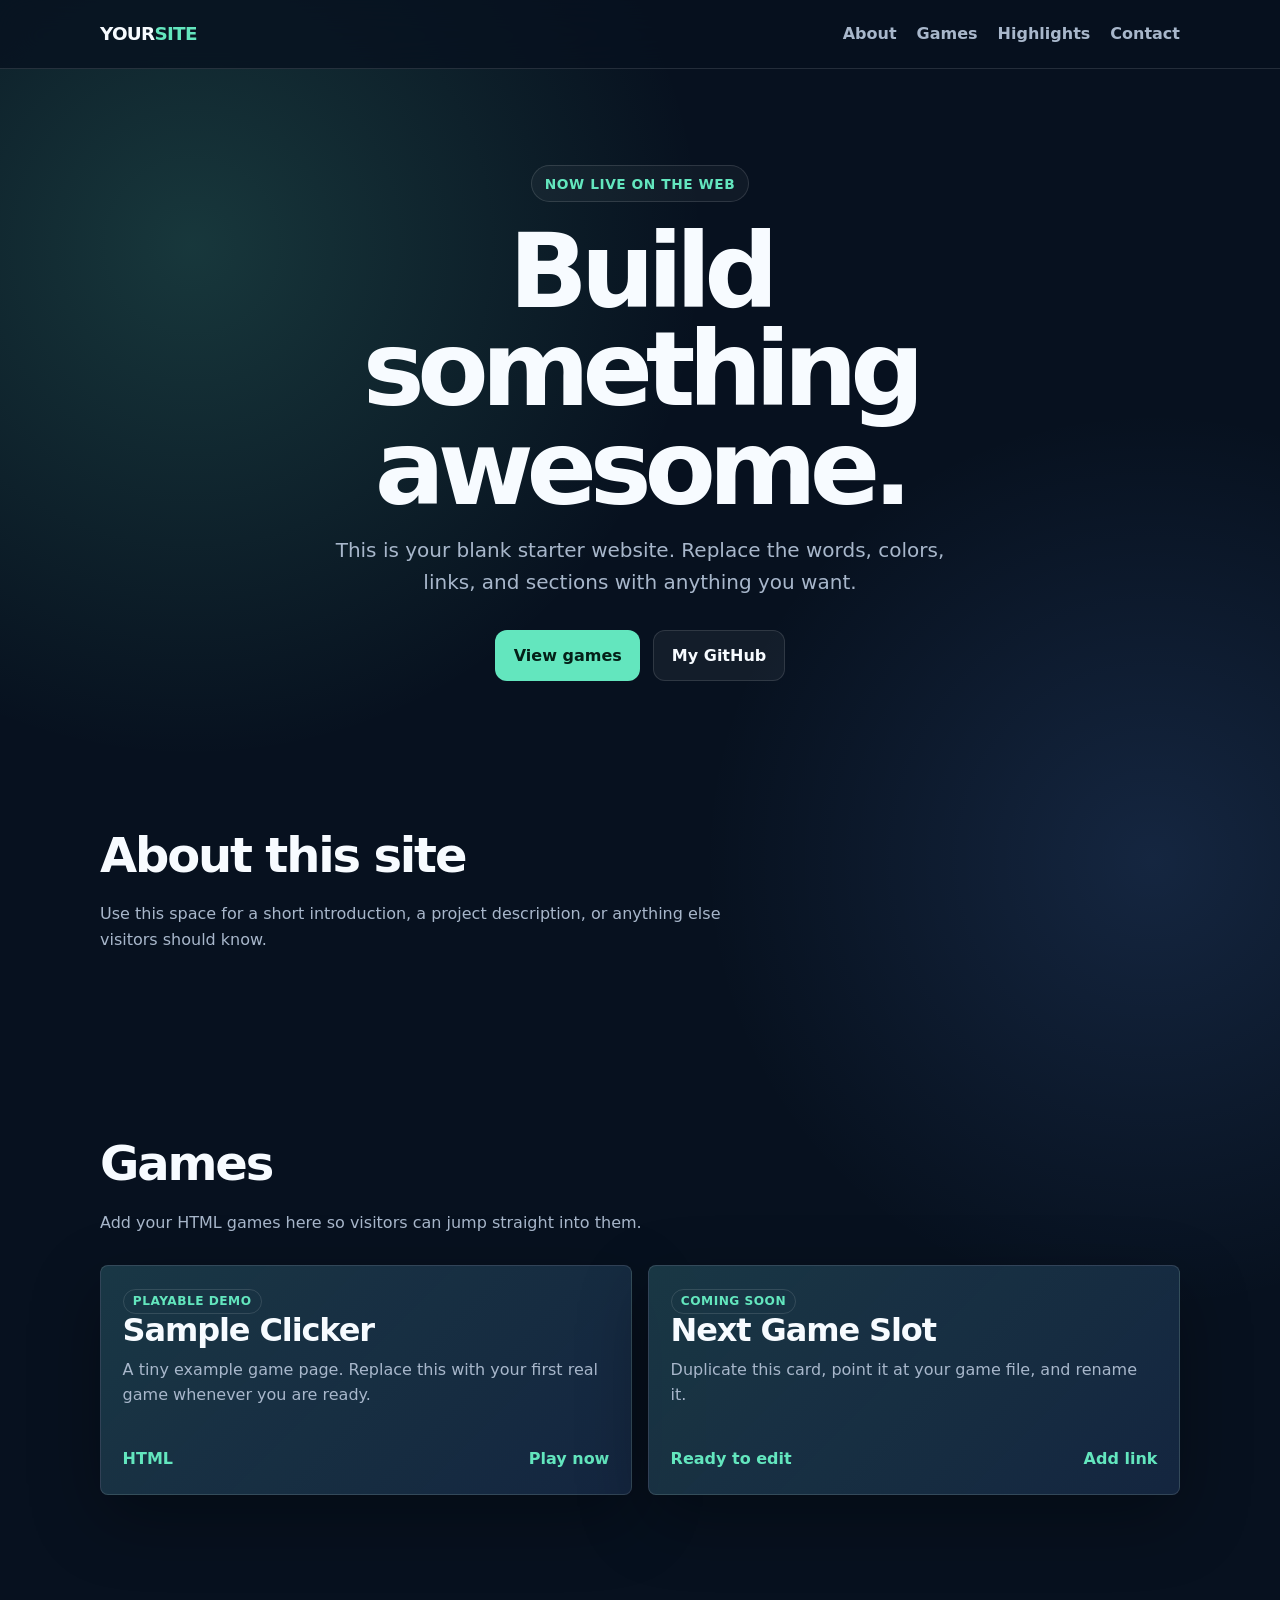
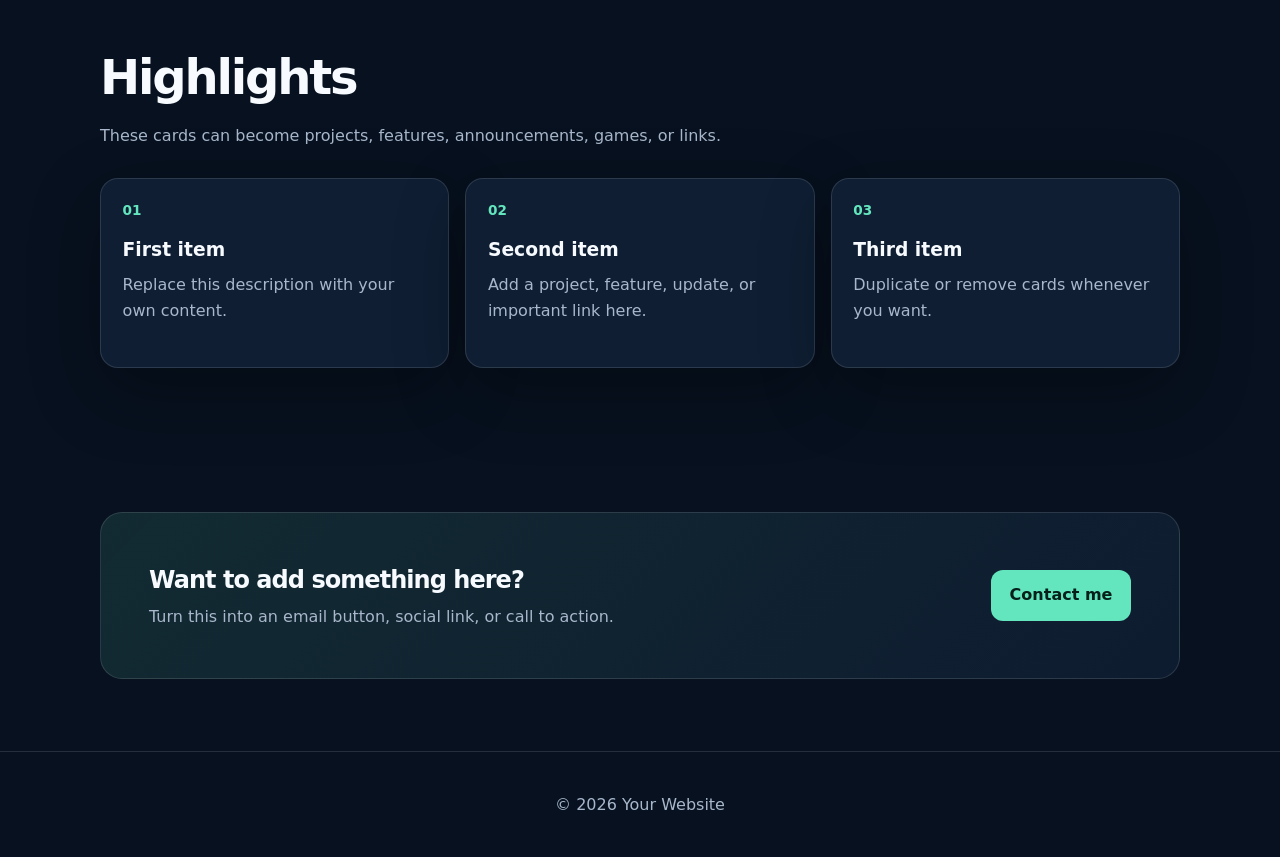
==== index.html @ 5ad53b17 "Add files via upload" ====
<!doctype html>
<html lang="en">
<head>
  <meta charset="utf-8">
  <meta name="viewport" content="width=device-width, initial-scale=1">
  <meta name="description" content="A simple customizable website hosted with GitHub Pages.">
  <title>Your Website</title>
  <style>
    /* QUICK CUSTOMIZATION: change these colors to restyle the whole page. */
    :root {
      --background: #07111f;
      --surface: rgba(19, 35, 58, 0.78);
      --text: #f7fbff;
      --muted: #a8b7cb;
      --accent: #63e6be;
      --accent-dark: #1aa981;
      --border: rgba(255, 255, 255, 0.12);
      --shadow: 0 24px 70px rgba(0, 0, 0, 0.32);
    }

    * { box-sizing: border-box; }
    html { scroll-behavior: smooth; }

    body {
      margin: 0;
      min-height: 100vh;
      color: var(--text);
      font-family: Inter, ui-sans-serif, system-ui, -apple-system, BlinkMacSystemFont, "Segoe UI", sans-serif;
      background:
        radial-gradient(circle at 15% 10%, rgba(99, 230, 190, 0.18), transparent 32rem),
        radial-gradient(circle at 90% 35%, rgba(99, 158, 255, 0.15), transparent 28rem),
        var(--background);
      line-height: 1.6;
    }

    a { color: inherit; }

    .container {
      width: min(1080px, calc(100% - 2rem));
      margin-inline: auto;
    }

    .site-header {
      position: sticky;
      top: 0;
      z-index: 10;
      border-bottom: 1px solid var(--border);
      background: rgba(7, 17, 31, 0.78);
      backdrop-filter: blur(18px);
    }

    .nav {
      min-height: 68px;
      display: flex;
      align-items: center;
      justify-content: space-between;
      gap: 1rem;
    }

    .logo {
      font-weight: 850;
      letter-spacing: -0.04em;
      text-decoration: none;
      font-size: 1.15rem;
    }

    .logo span { color: var(--accent); }

    .nav-links {
      display: flex;
      gap: 1.25rem;
      list-style: none;
      margin: 0;
      padding: 0;
    }

    .nav-links a {
      color: var(--muted);
      text-decoration: none;
      font-weight: 700;
    }

    .nav-links a:hover { color: var(--text); }

    .hero {
      min-height: 74vh;
      display: grid;
      place-items: center;
      padding: 6rem 0 4rem;
      text-align: center;
    }

    .hero-content { max-width: 780px; }

    .eyebrow {
      display: inline-flex;
      align-items: center;
      gap: 0.55rem;
      padding: 0.42rem 0.8rem;
      border: 1px solid var(--border);
      border-radius: 999px;
      color: var(--accent);
      background: rgba(255, 255, 255, 0.04);
      font-weight: 800;
      font-size: 0.86rem;
      letter-spacing: 0.04em;
      text-transform: uppercase;
    }

    h1 {
      margin: 1.2rem 0 1rem;
      font-size: clamp(3rem, 10vw, 6.5rem);
      line-height: 0.95;
      letter-spacing: -0.07em;
    }

    .hero p {
      max-width: 640px;
      margin: 0 auto;
      color: var(--muted);
      font-size: clamp(1.05rem, 2vw, 1.25rem);
    }

    .actions {
      display: flex;
      flex-wrap: wrap;
      justify-content: center;
      gap: 0.8rem;
      margin-top: 2rem;
    }

    .button {
      display: inline-flex;
      align-items: center;
      justify-content: center;
      min-height: 48px;
      padding: 0.72rem 1.1rem;
      border: 1px solid var(--border);
      border-radius: 12px;
      background: rgba(255, 255, 255, 0.05);
      color: var(--text);
      font-weight: 800;
      text-decoration: none;
      transition: transform 160ms ease, background 160ms ease;
    }

    .button:hover { transform: translateY(-2px); }
    .button.primary {
      border-color: transparent;
      background: var(--accent);
      color: #042018;
    }

    .button.primary:hover { background: #83f3d2; }

    section { padding: 4.5rem 0; }

    .section-heading {
      max-width: 680px;
      margin-bottom: 1.8rem;
    }

    .section-heading h2 {
      margin: 0 0 0.5rem;
      font-size: clamp(2rem, 5vw, 3rem);
      letter-spacing: -0.045em;
    }

    .section-heading p { margin: 0; color: var(--muted); }

    .grid {
      display: grid;
      grid-template-columns: repeat(3, 1fr);
      gap: 1rem;
    }

    .games-grid {
      display: grid;
      grid-template-columns: repeat(2, minmax(0, 1fr));
      gap: 1rem;
    }

    .game-card {
      display: flex;
      min-height: 230px;
      flex-direction: column;
      justify-content: space-between;
      gap: 1.2rem;
      padding: 1.35rem;
      border: 1px solid var(--border);
      border-radius: 8px;
      background:
        linear-gradient(135deg, rgba(99, 230, 190, 0.12), rgba(99, 158, 255, 0.06)),
        var(--surface);
      color: var(--text);
      text-decoration: none;
      box-shadow: var(--shadow);
      transition: transform 160ms ease, border-color 160ms ease;
    }

    .game-card:hover {
      transform: translateY(-3px);
      border-color: rgba(99, 230, 190, 0.42);
    }

    .game-kicker {
      width: fit-content;
      padding: 0.28rem 0.58rem;
      border: 1px solid var(--border);
      border-radius: 999px;
      color: var(--accent);
      font-size: 0.76rem;
      font-weight: 850;
      letter-spacing: 0.04em;
      text-transform: uppercase;
    }

    .game-card h3 {
      margin: 0;
      font-size: clamp(1.45rem, 3vw, 2rem);
      line-height: 1.1;
      letter-spacing: -0.035em;
    }

    .game-card p { margin: 0.55rem 0 0; color: var(--muted); }

    .game-footer {
      display: flex;
      flex-wrap: wrap;
      align-items: center;
      justify-content: space-between;
      gap: 0.8rem;
      color: var(--accent);
      font-weight: 850;
    }

    .card {
      min-height: 190px;
      padding: 1.35rem;
      border: 1px solid var(--border);
      border-radius: 18px;
      background: var(--surface);
      box-shadow: var(--shadow);
    }

    .card-number {
      color: var(--accent);
      font-weight: 900;
      font-size: 0.85rem;
    }

    .card h3 { margin: 0.8rem 0 0.45rem; }
    .card p { margin: 0; color: var(--muted); }

    .contact-box {
      display: flex;
      align-items: center;
      justify-content: space-between;
      gap: 1.5rem;
      padding: clamp(1.5rem, 5vw, 3rem);
      border: 1px solid var(--border);
      border-radius: 22px;
      background: linear-gradient(135deg, rgba(99, 230, 190, 0.12), rgba(99, 158, 255, 0.08));
    }

    .contact-box h2 { margin: 0; letter-spacing: -0.04em; }
    .contact-box p { margin: 0.3rem 0 0; color: var(--muted); }

    footer {
      padding: 2.5rem 0;
      border-top: 1px solid var(--border);
      color: var(--muted);
      text-align: center;
    }

    @media (max-width: 760px) {
      .grid { grid-template-columns: 1fr; }
      .games-grid { grid-template-columns: 1fr; }
      .contact-box { align-items: flex-start; flex-direction: column; }
      .nav {
        align-items: flex-start;
        flex-direction: column;
        padding: 0.9rem 0;
      }
      .nav-links {
        width: 100%;
        gap: 0.8rem;
        overflow-x: auto;
        padding-bottom: 0.2rem;
      }
      .nav-links a { white-space: nowrap; }
      .hero { min-height: 66vh; padding-top: 4rem; }
    }
  </style>
</head>
<body>
  <header class="site-header">
    <nav class="container nav" aria-label="Main navigation">
      <!-- EDIT: Replace this with your website name. -->
      <a class="logo" href="#top">YOUR<span>SITE</span></a>
      <ul class="nav-links">
        <li><a href="#about">About</a></li>
        <li><a href="#games">Games</a></li>
        <li><a href="#highlights">Highlights</a></li>
        <li><a href="#contact">Contact</a></li>
      </ul>
    </nav>
  </header>

  <main id="top">
    <section class="hero">
      <div class="container hero-content">
        <div class="eyebrow">Now live on the web</div>
        <!-- EDIT: Change this headline and paragraph. -->
        <h1>Build something awesome.</h1>
        <p>This is your blank starter website. Replace the words, colors, links, and sections with anything you want.</p>
        <div class="actions">
          <a class="button primary" href="#games">View games</a>
          <!-- EDIT: Put your real link in the href below. -->
          <a class="button" href="https://github.com/" target="_blank" rel="noreferrer">My GitHub</a>
        </div>
      </div>
    </section>

    <section id="about">
      <div class="container">
        <div class="section-heading">
          <h2>About this site</h2>
          <p>Use this space for a short introduction, a project description, or anything else visitors should know.</p>
        </div>
      </div>
    </section>

    <section id="games">
      <div class="container">
        <div class="section-heading">
          <h2>Games</h2>
          <p>Add your HTML games here so visitors can jump straight into them.</p>
        </div>
        <div class="games-grid">
          <!--
            EDIT: To add a game:
            1. Put the game file inside the games folder.
            2. Duplicate one of these game-card links.
            3. Change href, title, description, and tags.
          -->
          <a class="game-card" href="games/sample-clicker.html">
            <div>
              <span class="game-kicker">Playable demo</span>
              <h3>Sample Clicker</h3>
              <p>A tiny example game page. Replace this with your first real game whenever you are ready.</p>
            </div>
            <div class="game-footer">
              <span>HTML</span>
              <span>Play now</span>
            </div>
          </a>

          <a class="game-card" href="#" aria-label="Empty game slot">
            <div>
              <span class="game-kicker">Coming soon</span>
              <h3>Next Game Slot</h3>
              <p>Duplicate this card, point it at your game file, and rename it.</p>
            </div>
            <div class="game-footer">
              <span>Ready to edit</span>
              <span>Add link</span>
            </div>
          </a>
        </div>
      </div>
    </section>

    <section id="highlights">
      <div class="container">
        <div class="section-heading">
          <h2>Highlights</h2>
          <p>These cards can become projects, features, announcements, games, or links.</p>
        </div>
        <div class="grid">
          <article class="card">
            <div class="card-number">01</div>
            <h3>First item</h3>
            <p>Replace this description with your own content.</p>
          </article>
          <article class="card">
            <div class="card-number">02</div>
            <h3>Second item</h3>
            <p>Add a project, feature, update, or important link here.</p>
          </article>
          <article class="card">
            <div class="card-number">03</div>
            <h3>Third item</h3>
            <p>Duplicate or remove cards whenever you want.</p>
          </article>
        </div>
      </div>
    </section>

    <section id="contact">
      <div class="container">
        <div class="contact-box">
          <div>
            <h2>Want to add something here?</h2>
            <p>Turn this into an email button, social link, or call to action.</p>
          </div>
          <!-- EDIT: Replace the email address. -->
          <a class="button primary" href="mailto:you@example.com">Contact me</a>
        </div>
      </div>
    </section>
  </main>

  <footer>
    <div class="container">© <span id="year"></span> Your Website</div>
  </footer>

  <script>
    document.querySelector("#year").textContent = new Date().getFullYear();
  </script>
</body>
</html>
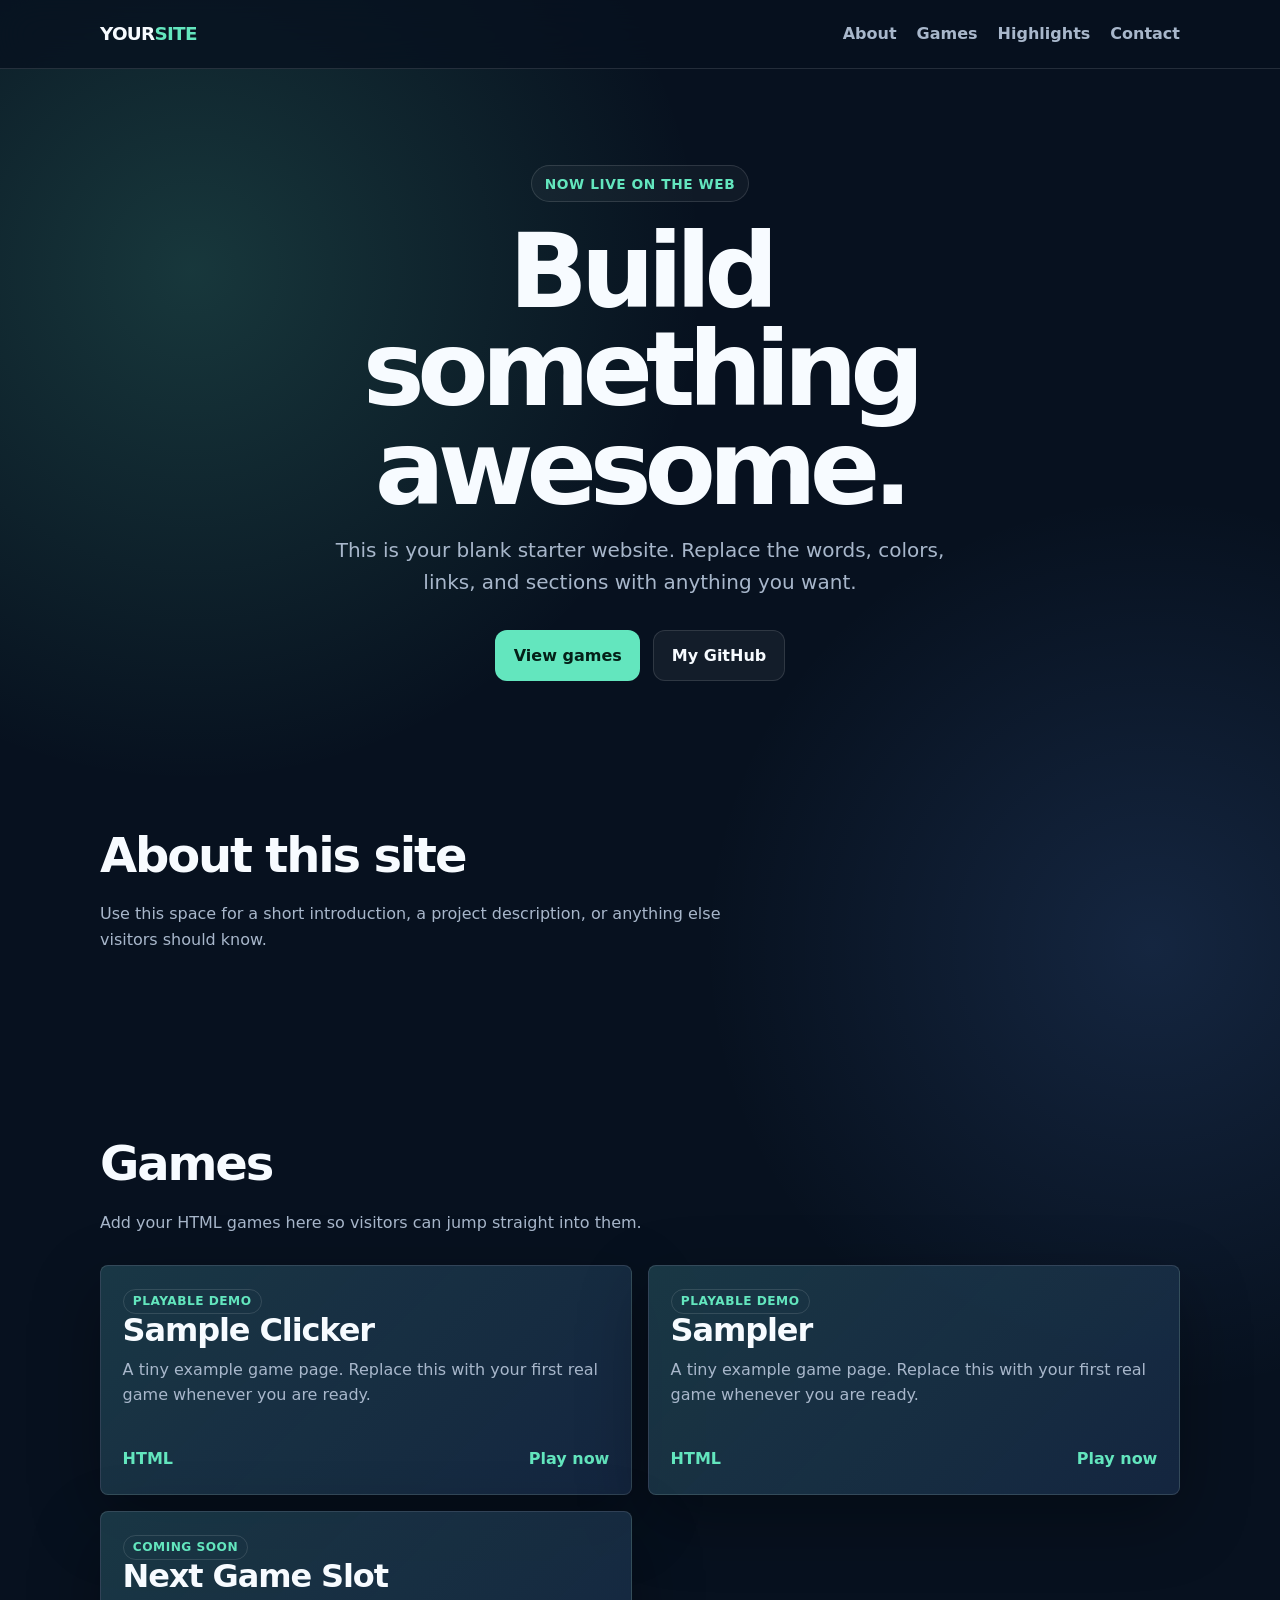
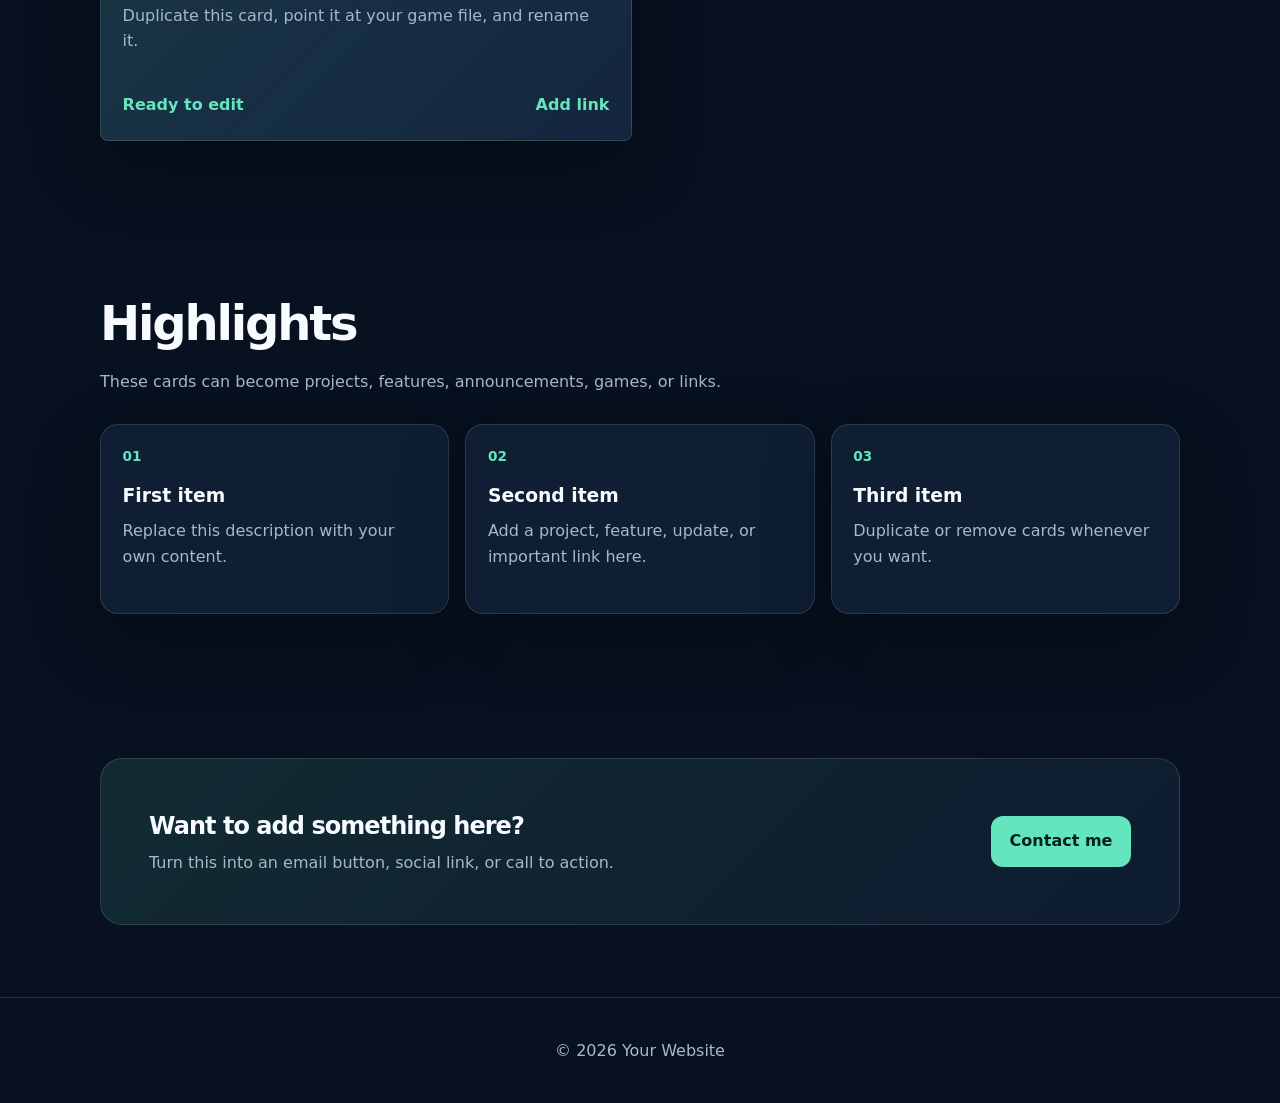
==== commit 839990be: "Add playable demo section to index.html" ====
--- a/index.html
+++ b/index.html
@@ -356,7 +356,19 @@
             </div>
           </a>
 
-          <a class="game-card" href="#" aria-label="Empty game slot">
+          <a class="game-card" href="games/preview(1).html">
+            <div>
+              <span class="game-kicker">Playable demo</span>
+              <h3>Sampler</h3>
+              <p>A tiny example game page. Replace this with your first real game whenever you are ready.</p>
+            </div>
+            <div class="game-footer">
+              <span>HTML</span>
+              <span>Play now</span>
+            </div>
+          </a>
+
+          <a class="game-card" href="games/preview(1).html" >
             <div>
               <span class="game-kicker">Coming soon</span>
               <h3>Next Game Slot</h3>
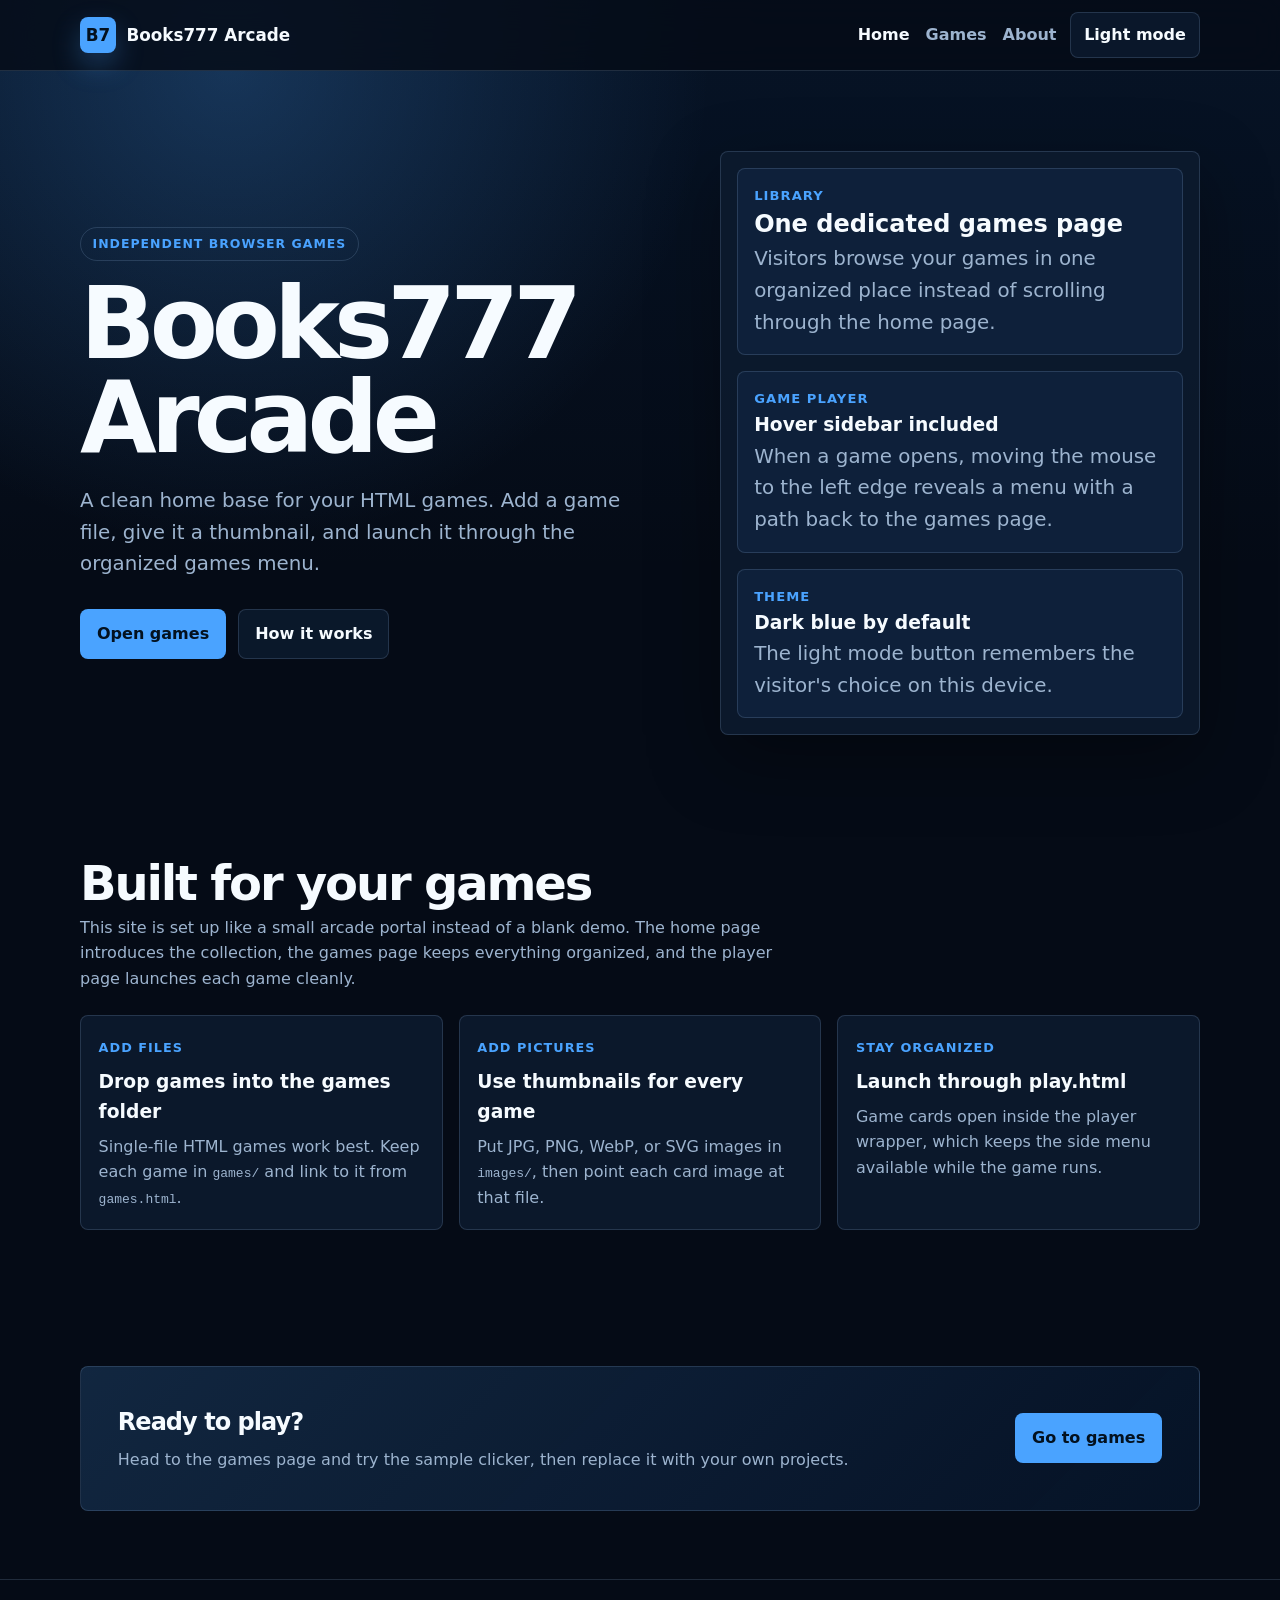
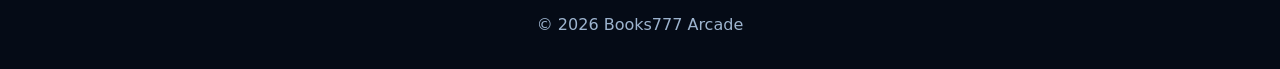
==== commit 01bf42cd: "Add files via upload" ====
--- a/index.html
+++ b/index.html
@@ -3,19 +3,29 @@
 <head>
   <meta charset="utf-8">
   <meta name="viewport" content="width=device-width, initial-scale=1">
-  <meta name="description" content="A simple customizable website hosted with GitHub Pages.">
-  <title>Your Website</title>
+  <meta name="description" content="Books777 Arcade is a simple GitHub Pages game hub.">
+  <title>Books777 Arcade</title>
   <style>
-    /* QUICK CUSTOMIZATION: change these colors to restyle the whole page. */
     :root {
-      --background: #07111f;
-      --surface: rgba(19, 35, 58, 0.78);
-      --text: #f7fbff;
-      --muted: #a8b7cb;
-      --accent: #63e6be;
-      --accent-dark: #1aa981;
-      --border: rgba(255, 255, 255, 0.12);
-      --shadow: 0 24px 70px rgba(0, 0, 0, 0.32);
+      --background: #050b16;
+      --surface: #0d1b2f;
+      --surface-strong: #10233f;
+      --text: #f6fbff;
+      --muted: #9db4cf;
+      --accent: #4aa3ff;
+      --line: rgba(174, 210, 255, 0.16);
+      --shadow: 0 24px 70px rgba(0, 0, 0, 0.34);
+    }
+
+    body.light {
+      --background: #eef6ff;
+      --surface: #ffffff;
+      --surface-strong: #ddecff;
+      --text: #0c1726;
+      --muted: #50637a;
+      --accent: #126ee2;
+      --line: rgba(13, 43, 86, 0.16);
+      --shadow: 0 18px 55px rgba(34, 76, 128, 0.16);
     }
 
     * { box-sizing: border-box; }
@@ -27,8 +37,8 @@
       color: var(--text);
       font-family: Inter, ui-sans-serif, system-ui, -apple-system, BlinkMacSystemFont, "Segoe UI", sans-serif;
       background:
-        radial-gradient(circle at 15% 10%, rgba(99, 230, 190, 0.18), transparent 32rem),
-        radial-gradient(circle at 90% 35%, rgba(99, 158, 255, 0.15), transparent 28rem),
+        radial-gradient(circle at 18% 4%, rgba(74, 163, 255, 0.24), transparent 30rem),
+        linear-gradient(180deg, rgba(22, 119, 232, 0.08), transparent 36rem),
         var(--background);
       line-height: 1.6;
     }
@@ -36,39 +46,56 @@
     a { color: inherit; }
 
     .container {
-      width: min(1080px, calc(100% - 2rem));
+      width: min(1120px, calc(100% - 2rem));
       margin-inline: auto;
     }
 
     .site-header {
       position: sticky;
       top: 0;
-      z-index: 10;
-      border-bottom: 1px solid var(--border);
-      background: rgba(7, 17, 31, 0.78);
+      z-index: 20;
+      border-bottom: 1px solid var(--line);
+      background: color-mix(in srgb, var(--background) 82%, transparent);
       backdrop-filter: blur(18px);
     }
 
     .nav {
-      min-height: 68px;
+      min-height: 70px;
       display: flex;
       align-items: center;
       justify-content: space-between;
       gap: 1rem;
     }
 
-    .logo {
-      font-weight: 850;
-      letter-spacing: -0.04em;
+    .brand {
+      display: inline-flex;
+      align-items: center;
+      gap: 0.65rem;
+      font-size: 1.05rem;
+      font-weight: 900;
       text-decoration: none;
-      font-size: 1.15rem;
-    }
-
-    .logo span { color: var(--accent); }
+    }
+
+    .brand-mark {
+      display: grid;
+      width: 36px;
+      height: 36px;
+      place-items: center;
+      border-radius: 8px;
+      background: var(--accent);
+      color: #03111f;
+      box-shadow: 0 12px 28px rgba(74, 163, 255, 0.28);
+    }
+
+    .nav-actions {
+      display: flex;
+      align-items: center;
+      gap: 0.85rem;
+    }
 
     .nav-links {
       display: flex;
-      gap: 1.25rem;
+      gap: 1rem;
       list-style: none;
       margin: 0;
       padding: 0;
@@ -76,358 +103,326 @@
 
     .nav-links a {
       color: var(--muted);
+      font-weight: 800;
       text-decoration: none;
-      font-weight: 700;
-    }
-
-    .nav-links a:hover { color: var(--text); }
+    }
+
+    .nav-links a:hover,
+    .nav-links a.active { color: var(--text); }
+
+    .theme-toggle,
+    .button {
+      display: inline-flex;
+      min-height: 44px;
+      align-items: center;
+      justify-content: center;
+      border: 1px solid var(--line);
+      border-radius: 8px;
+      background: color-mix(in srgb, var(--surface) 82%, transparent);
+      color: var(--text);
+      cursor: pointer;
+      font: inherit;
+      font-weight: 850;
+      text-decoration: none;
+      transition: transform 160ms ease, border-color 160ms ease;
+    }
+
+    .theme-toggle { padding: 0.58rem 0.82rem; }
+    .button { padding: 0.72rem 1rem; }
+
+    .theme-toggle:hover,
+    .button:hover {
+      transform: translateY(-2px);
+      border-color: color-mix(in srgb, var(--accent) 56%, var(--line));
+    }
+
+    .button.primary {
+      border-color: transparent;
+      background: var(--accent);
+      color: #03111f;
+    }
 
     .hero {
-      min-height: 74vh;
+      min-height: 72vh;
       display: grid;
-      place-items: center;
-      padding: 6rem 0 4rem;
-      text-align: center;
-    }
-
-    .hero-content { max-width: 780px; }
+      align-items: center;
+      padding: 5rem 0 3.5rem;
+    }
+
+    .hero-grid {
+      display: grid;
+      grid-template-columns: minmax(0, 1.08fr) minmax(320px, 0.92fr);
+      gap: clamp(2rem, 6vw, 5rem);
+      align-items: center;
+    }
 
     .eyebrow {
       display: inline-flex;
-      align-items: center;
-      gap: 0.55rem;
-      padding: 0.42rem 0.8rem;
-      border: 1px solid var(--border);
+      width: fit-content;
+      margin-bottom: 1rem;
+      padding: 0.38rem 0.72rem;
+      border: 1px solid var(--line);
       border-radius: 999px;
       color: var(--accent);
-      background: rgba(255, 255, 255, 0.04);
-      font-weight: 800;
-      font-size: 0.86rem;
-      letter-spacing: 0.04em;
+      font-size: 0.78rem;
+      font-weight: 900;
+      letter-spacing: 0.08em;
       text-transform: uppercase;
     }
 
     h1 {
-      margin: 1.2rem 0 1rem;
-      font-size: clamp(3rem, 10vw, 6.5rem);
+      margin: 0;
+      font-size: clamp(3.2rem, 8vw, 6.2rem);
       line-height: 0.95;
-      letter-spacing: -0.07em;
+      letter-spacing: -0.06em;
     }
 
     .hero p {
       max-width: 640px;
-      margin: 0 auto;
+      margin: 1.2rem 0 0;
       color: var(--muted);
-      font-size: clamp(1.05rem, 2vw, 1.25rem);
+      font-size: clamp(1.05rem, 2vw, 1.24rem);
     }
 
     .actions {
       display: flex;
       flex-wrap: wrap;
-      justify-content: center;
-      gap: 0.8rem;
-      margin-top: 2rem;
-    }
-
-    .button {
-      display: inline-flex;
-      align-items: center;
-      justify-content: center;
-      min-height: 48px;
-      padding: 0.72rem 1.1rem;
-      border: 1px solid var(--border);
-      border-radius: 12px;
-      background: rgba(255, 255, 255, 0.05);
-      color: var(--text);
-      font-weight: 800;
-      text-decoration: none;
-      transition: transform 160ms ease, background 160ms ease;
-    }
-
-    .button:hover { transform: translateY(-2px); }
-    .button.primary {
-      border-color: transparent;
-      background: var(--accent);
-      color: #042018;
-    }
-
-    .button.primary:hover { background: #83f3d2; }
-
-    section { padding: 4.5rem 0; }
+      gap: 0.75rem;
+      margin-top: 1.8rem;
+    }
+
+    .feature-panel {
+      display: grid;
+      gap: 1rem;
+      padding: 1rem;
+      border: 1px solid var(--line);
+      border-radius: 8px;
+      background: color-mix(in srgb, var(--surface) 86%, transparent);
+      box-shadow: var(--shadow);
+    }
+
+    .feature-tile {
+      padding: 1rem;
+      border: 1px solid var(--line);
+      border-radius: 8px;
+      background: color-mix(in srgb, var(--surface-strong) 78%, transparent);
+    }
+
+    .feature-tile strong {
+      display: block;
+      color: var(--accent);
+      font-size: 0.82rem;
+      letter-spacing: 0.08em;
+      text-transform: uppercase;
+    }
+
+    .feature-tile h2,
+    .feature-tile h3 {
+      margin: 0.3rem 0;
+      line-height: 1.15;
+    }
+
+    .feature-tile p { margin: 0; color: var(--muted); }
+
+    section { padding: 4.25rem 0; }
 
     .section-heading {
-      max-width: 680px;
-      margin-bottom: 1.8rem;
+      max-width: 720px;
+      margin-bottom: 1.5rem;
     }
 
     .section-heading h2 {
-      margin: 0 0 0.5rem;
+      margin: 0 0 0.45rem;
       font-size: clamp(2rem, 5vw, 3rem);
+      line-height: 1;
       letter-spacing: -0.045em;
     }
 
     .section-heading p { margin: 0; color: var(--muted); }
 
-    .grid {
+    .info-grid {
       display: grid;
       grid-template-columns: repeat(3, 1fr);
       gap: 1rem;
     }
 
-    .games-grid {
-      display: grid;
-      grid-template-columns: repeat(2, minmax(0, 1fr));
+    .info-card {
+      min-height: 170px;
+      padding: 1.1rem;
+      border: 1px solid var(--line);
+      border-radius: 8px;
+      background: color-mix(in srgb, var(--surface) 88%, transparent);
+    }
+
+    .info-card span {
+      color: var(--accent);
+      font-size: 0.8rem;
+      font-weight: 900;
+      letter-spacing: 0.08em;
+      text-transform: uppercase;
+    }
+
+    .info-card h3 { margin: 0.45rem 0; }
+    .info-card p { margin: 0; color: var(--muted); }
+
+    .cta-band {
+      display: flex;
+      align-items: center;
+      justify-content: space-between;
       gap: 1rem;
-    }
-
-    .game-card {
-      display: flex;
-      min-height: 230px;
-      flex-direction: column;
-      justify-content: space-between;
-      gap: 1.2rem;
-      padding: 1.35rem;
-      border: 1px solid var(--border);
-      border-radius: 8px;
-      background:
-        linear-gradient(135deg, rgba(99, 230, 190, 0.12), rgba(99, 158, 255, 0.06)),
-        var(--surface);
-      color: var(--text);
-      text-decoration: none;
-      box-shadow: var(--shadow);
-      transition: transform 160ms ease, border-color 160ms ease;
-    }
-
-    .game-card:hover {
-      transform: translateY(-3px);
-      border-color: rgba(99, 230, 190, 0.42);
-    }
-
-    .game-kicker {
-      width: fit-content;
-      padding: 0.28rem 0.58rem;
-      border: 1px solid var(--border);
-      border-radius: 999px;
-      color: var(--accent);
-      font-size: 0.76rem;
-      font-weight: 850;
-      letter-spacing: 0.04em;
-      text-transform: uppercase;
-    }
-
-    .game-card h3 {
-      margin: 0;
-      font-size: clamp(1.45rem, 3vw, 2rem);
-      line-height: 1.1;
-      letter-spacing: -0.035em;
-    }
-
-    .game-card p { margin: 0.55rem 0 0; color: var(--muted); }
-
-    .game-footer {
-      display: flex;
-      flex-wrap: wrap;
-      align-items: center;
-      justify-content: space-between;
-      gap: 0.8rem;
-      color: var(--accent);
-      font-weight: 850;
-    }
-
-    .card {
-      min-height: 190px;
-      padding: 1.35rem;
-      border: 1px solid var(--border);
-      border-radius: 18px;
-      background: var(--surface);
-      box-shadow: var(--shadow);
-    }
-
-    .card-number {
-      color: var(--accent);
-      font-weight: 900;
-      font-size: 0.85rem;
-    }
-
-    .card h3 { margin: 0.8rem 0 0.45rem; }
-    .card p { margin: 0; color: var(--muted); }
-
-    .contact-box {
-      display: flex;
-      align-items: center;
-      justify-content: space-between;
-      gap: 1.5rem;
-      padding: clamp(1.5rem, 5vw, 3rem);
-      border: 1px solid var(--border);
-      border-radius: 22px;
-      background: linear-gradient(135deg, rgba(99, 230, 190, 0.12), rgba(99, 158, 255, 0.08));
-    }
-
-    .contact-box h2 { margin: 0; letter-spacing: -0.04em; }
-    .contact-box p { margin: 0.3rem 0 0; color: var(--muted); }
+      padding: clamp(1.4rem, 4vw, 2.3rem);
+      border: 1px solid var(--line);
+      border-radius: 8px;
+      background: linear-gradient(135deg, rgba(74, 163, 255, 0.18), rgba(18, 110, 226, 0.08));
+    }
+
+    .cta-band h2 { margin: 0; letter-spacing: -0.04em; }
+    .cta-band p { margin: 0.35rem 0 0; color: var(--muted); }
 
     footer {
-      padding: 2.5rem 0;
-      border-top: 1px solid var(--border);
+      padding: 2rem 0;
+      border-top: 1px solid var(--line);
       color: var(--muted);
       text-align: center;
     }
 
-    @media (max-width: 760px) {
-      .grid { grid-template-columns: 1fr; }
-      .games-grid { grid-template-columns: 1fr; }
-      .contact-box { align-items: flex-start; flex-direction: column; }
+    @media (max-width: 820px) {
       .nav {
         align-items: flex-start;
         flex-direction: column;
         padding: 0.9rem 0;
       }
+
+      .nav-actions {
+        width: 100%;
+        justify-content: space-between;
+      }
+
       .nav-links {
-        width: 100%;
-        gap: 0.8rem;
         overflow-x: auto;
         padding-bottom: 0.2rem;
       }
+
       .nav-links a { white-space: nowrap; }
-      .hero { min-height: 66vh; padding-top: 4rem; }
+      .hero-grid { grid-template-columns: 1fr; }
+      .info-grid { grid-template-columns: 1fr; }
+      .cta-band { align-items: flex-start; flex-direction: column; }
     }
   </style>
 </head>
 <body>
   <header class="site-header">
     <nav class="container nav" aria-label="Main navigation">
-      <!-- EDIT: Replace this with your website name. -->
-      <a class="logo" href="#top">YOUR<span>SITE</span></a>
-      <ul class="nav-links">
-        <li><a href="#about">About</a></li>
-        <li><a href="#games">Games</a></li>
-        <li><a href="#highlights">Highlights</a></li>
-        <li><a href="#contact">Contact</a></li>
-      </ul>
+      <a class="brand" href="index.html">
+        <span class="brand-mark">B7</span>
+        <span>Books777 Arcade</span>
+      </a>
+      <div class="nav-actions">
+        <ul class="nav-links">
+          <li><a class="active" href="index.html">Home</a></li>
+          <li><a href="games.html">Games</a></li>
+          <li><a href="#about">About</a></li>
+        </ul>
+        <button class="theme-toggle" type="button" data-theme-toggle>Light mode</button>
+      </div>
     </nav>
   </header>
 
-  <main id="top">
+  <main>
     <section class="hero">
-      <div class="container hero-content">
-        <div class="eyebrow">Now live on the web</div>
-        <!-- EDIT: Change this headline and paragraph. -->
-        <h1>Build something awesome.</h1>
-        <p>This is your blank starter website. Replace the words, colors, links, and sections with anything you want.</p>
-        <div class="actions">
-          <a class="button primary" href="#games">View games</a>
-          <!-- EDIT: Put your real link in the href below. -->
-          <a class="button" href="https://github.com/" target="_blank" rel="noreferrer">My GitHub</a>
+      <div class="container hero-grid">
+        <div>
+          <div class="eyebrow">Independent browser games</div>
+          <h1>Books777 Arcade</h1>
+          <p>A clean home base for your HTML games. Add a game file, give it a thumbnail, and launch it through the organized games menu.</p>
+          <div class="actions">
+            <a class="button primary" href="games.html">Open games</a>
+            <a class="button" href="#about">How it works</a>
+          </div>
         </div>
+        <aside class="feature-panel" aria-label="Site features">
+          <div class="feature-tile">
+            <strong>Library</strong>
+            <h2>One dedicated games page</h2>
+            <p>Visitors browse your games in one organized place instead of scrolling through the home page.</p>
+          </div>
+          <div class="feature-tile">
+            <strong>Game player</strong>
+            <h3>Hover sidebar included</h3>
+            <p>When a game opens, moving the mouse to the left edge reveals a menu with a path back to the games page.</p>
+          </div>
+          <div class="feature-tile">
+            <strong>Theme</strong>
+            <h3>Dark blue by default</h3>
+            <p>The light mode button remembers the visitor's choice on this device.</p>
+          </div>
+        </aside>
       </div>
     </section>
 
     <section id="about">
       <div class="container">
         <div class="section-heading">
-          <h2>About this site</h2>
-          <p>Use this space for a short introduction, a project description, or anything else visitors should know.</p>
+          <h2>Built for your games</h2>
+          <p>This site is set up like a small arcade portal instead of a blank demo. The home page introduces the collection, the games page keeps everything organized, and the player page launches each game cleanly.</p>
         </div>
-      </div>
-    </section>
-
-    <section id="games">
-      <div class="container">
-        <div class="section-heading">
-          <h2>Games</h2>
-          <p>Add your HTML games here so visitors can jump straight into them.</p>
-        </div>
-        <div class="games-grid">
-          <!--
-            EDIT: To add a game:
-            1. Put the game file inside the games folder.
-            2. Duplicate one of these game-card links.
-            3. Change href, title, description, and tags.
-          -->
-          <a class="game-card" href="games/sample-clicker.html">
-            <div>
-              <span class="game-kicker">Playable demo</span>
-              <h3>Sample Clicker</h3>
-              <p>A tiny example game page. Replace this with your first real game whenever you are ready.</p>
-            </div>
-            <div class="game-footer">
-              <span>HTML</span>
-              <span>Play now</span>
-            </div>
-          </a>
-
-          <a class="game-card" href="games/preview(1).html">
-            <div>
-              <span class="game-kicker">Playable demo</span>
-              <h3>Sampler</h3>
-              <p>A tiny example game page. Replace this with your first real game whenever you are ready.</p>
-            </div>
-            <div class="game-footer">
-              <span>HTML</span>
-              <span>Play now</span>
-            </div>
-          </a>
-
-          <a class="game-card" href="games/preview(1).html" >
-            <div>
-              <span class="game-kicker">Coming soon</span>
-              <h3>Next Game Slot</h3>
-              <p>Duplicate this card, point it at your game file, and rename it.</p>
-            </div>
-            <div class="game-footer">
-              <span>Ready to edit</span>
-              <span>Add link</span>
-            </div>
-          </a>
-        </div>
-      </div>
-    </section>
-
-    <section id="highlights">
-      <div class="container">
-        <div class="section-heading">
-          <h2>Highlights</h2>
-          <p>These cards can become projects, features, announcements, games, or links.</p>
-        </div>
-        <div class="grid">
-          <article class="card">
-            <div class="card-number">01</div>
-            <h3>First item</h3>
-            <p>Replace this description with your own content.</p>
+        <div class="info-grid">
+          <article class="info-card">
+            <span>Add files</span>
+            <h3>Drop games into the games folder</h3>
+            <p>Single-file HTML games work best. Keep each game in <code>games/</code> and link to it from <code>games.html</code>.</p>
           </article>
-          <article class="card">
-            <div class="card-number">02</div>
-            <h3>Second item</h3>
-            <p>Add a project, feature, update, or important link here.</p>
+          <article class="info-card">
+            <span>Add pictures</span>
+            <h3>Use thumbnails for every game</h3>
+            <p>Put JPG, PNG, WebP, or SVG images in <code>images/</code>, then point each card image at that file.</p>
           </article>
-          <article class="card">
-            <div class="card-number">03</div>
-            <h3>Third item</h3>
-            <p>Duplicate or remove cards whenever you want.</p>
+          <article class="info-card">
+            <span>Stay organized</span>
+            <h3>Launch through play.html</h3>
+            <p>Game cards open inside the player wrapper, which keeps the side menu available while the game runs.</p>
           </article>
         </div>
       </div>
     </section>
 
-    <section id="contact">
+    <section>
       <div class="container">
-        <div class="contact-box">
+        <div class="cta-band">
           <div>
-            <h2>Want to add something here?</h2>
-            <p>Turn this into an email button, social link, or call to action.</p>
+            <h2>Ready to play?</h2>
+            <p>Head to the games page and try the sample clicker, then replace it with your own projects.</p>
           </div>
-          <!-- EDIT: Replace the email address. -->
-          <a class="button primary" href="mailto:you@example.com">Contact me</a>
+          <a class="button primary" href="games.html">Go to games</a>
         </div>
       </div>
     </section>
   </main>
 
   <footer>
-    <div class="container">© <span id="year"></span> Your Website</div>
+    <div class="container">&copy; <span id="year"></span> Books777 Arcade</div>
   </footer>
 
   <script>
+    const themeButton = document.querySelector("[data-theme-toggle]");
+    const savedTheme = localStorage.getItem("books777-theme");
+
+    if (savedTheme === "light") {
+      document.body.classList.add("light");
+    }
+
+    function updateThemeButton() {
+      const isLight = document.body.classList.contains("light");
+      themeButton.textContent = isLight ? "Dark mode" : "Light mode";
+    }
+
+    themeButton.addEventListener("click", () => {
+      document.body.classList.toggle("light");
+      localStorage.setItem("books777-theme", document.body.classList.contains("light") ? "light" : "dark");
+      updateThemeButton();
+    });
+
+    updateThemeButton();
     document.querySelector("#year").textContent = new Date().getFullYear();
   </script>
 </body>
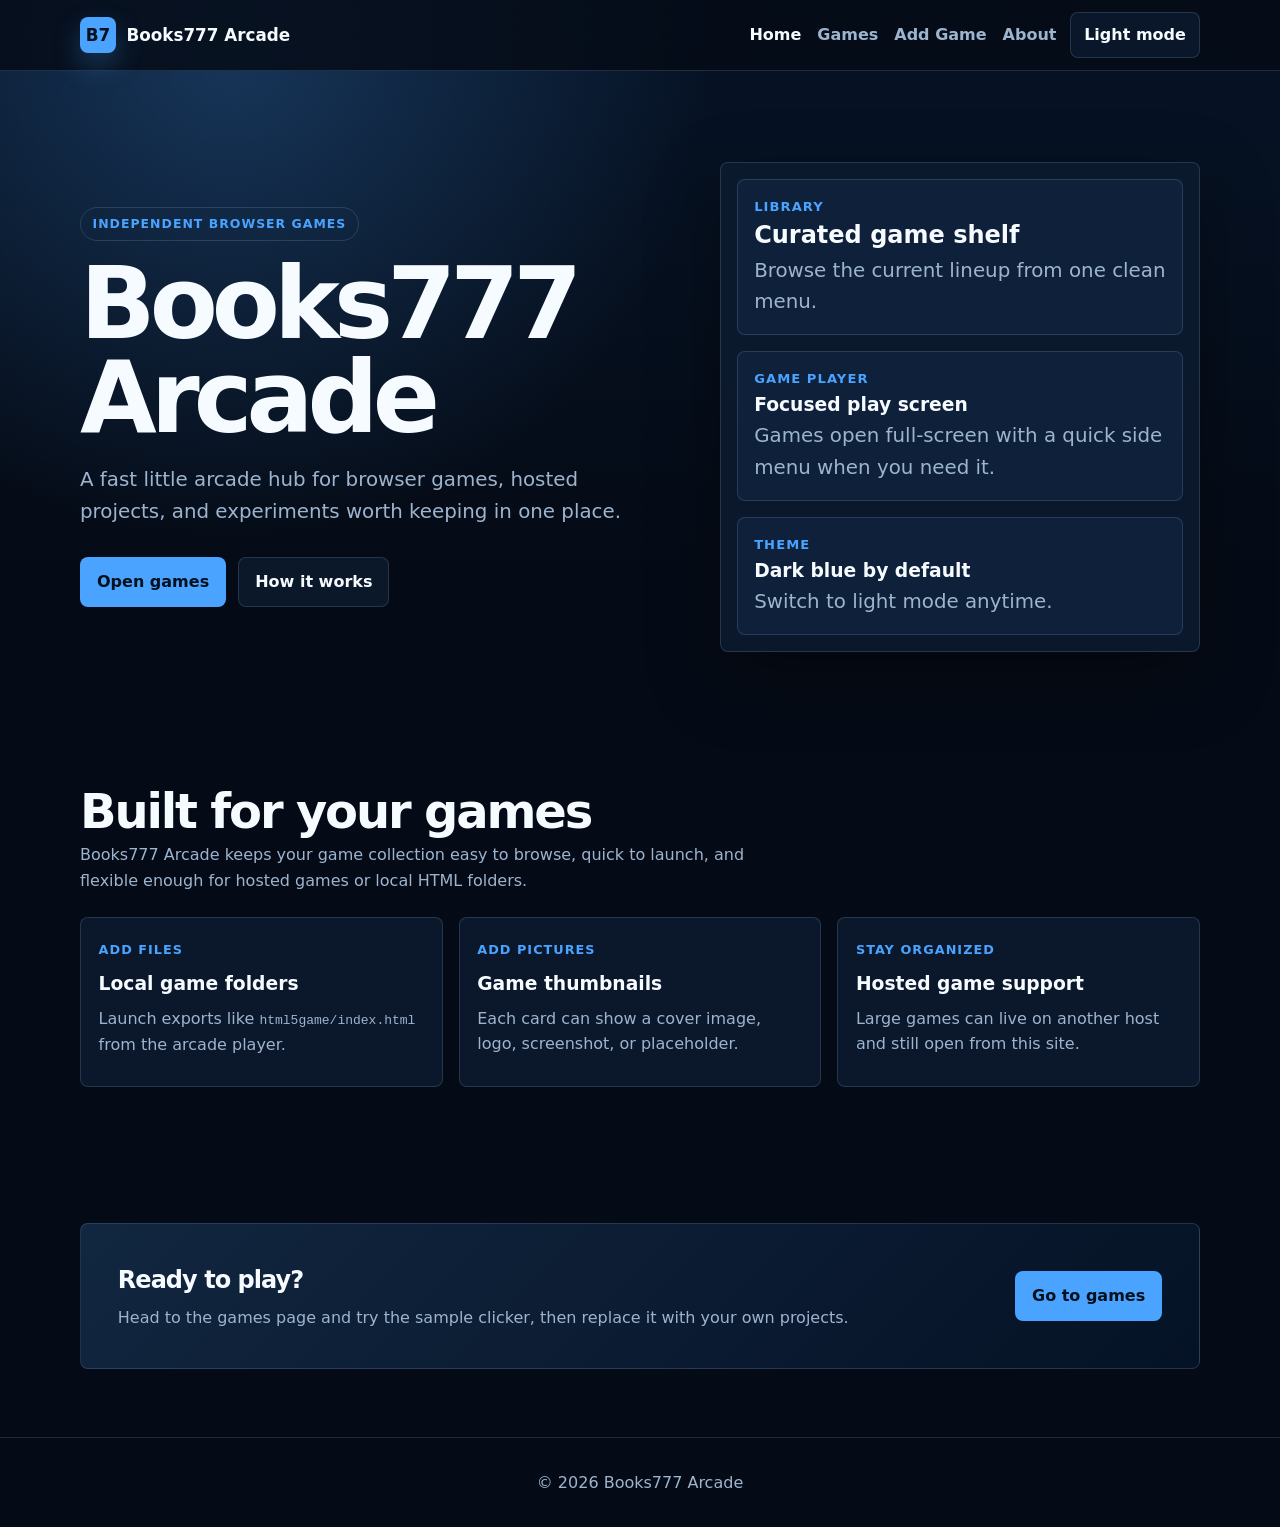
==== commit f49308f9: "Add files via upload" ====
--- a/index.html
+++ b/index.html
@@ -321,6 +321,7 @@
         <ul class="nav-links">
           <li><a class="active" href="index.html">Home</a></li>
           <li><a href="games.html">Games</a></li>
+          <li><a href="add-game.html">Add Game</a></li>
           <li><a href="#about">About</a></li>
         </ul>
         <button class="theme-toggle" type="button" data-theme-toggle>Light mode</button>
@@ -334,7 +335,7 @@
         <div>
           <div class="eyebrow">Independent browser games</div>
           <h1>Books777 Arcade</h1>
-          <p>A clean home base for your HTML games. Add a game file, give it a thumbnail, and launch it through the organized games menu.</p>
+          <p>A fast little arcade hub for browser games, hosted projects, and experiments worth keeping in one place.</p>
           <div class="actions">
             <a class="button primary" href="games.html">Open games</a>
             <a class="button" href="#about">How it works</a>
@@ -343,18 +344,18 @@
         <aside class="feature-panel" aria-label="Site features">
           <div class="feature-tile">
             <strong>Library</strong>
-            <h2>One dedicated games page</h2>
-            <p>Visitors browse your games in one organized place instead of scrolling through the home page.</p>
+            <h2>Curated game shelf</h2>
+            <p>Browse the current lineup from one clean menu.</p>
           </div>
           <div class="feature-tile">
             <strong>Game player</strong>
-            <h3>Hover sidebar included</h3>
-            <p>When a game opens, moving the mouse to the left edge reveals a menu with a path back to the games page.</p>
+            <h3>Focused play screen</h3>
+            <p>Games open full-screen with a quick side menu when you need it.</p>
           </div>
           <div class="feature-tile">
             <strong>Theme</strong>
             <h3>Dark blue by default</h3>
-            <p>The light mode button remembers the visitor's choice on this device.</p>
+            <p>Switch to light mode anytime.</p>
           </div>
         </aside>
       </div>
@@ -364,23 +365,23 @@
       <div class="container">
         <div class="section-heading">
           <h2>Built for your games</h2>
-          <p>This site is set up like a small arcade portal instead of a blank demo. The home page introduces the collection, the games page keeps everything organized, and the player page launches each game cleanly.</p>
+          <p>Books777 Arcade keeps your game collection easy to browse, quick to launch, and flexible enough for hosted games or local HTML folders.</p>
         </div>
         <div class="info-grid">
           <article class="info-card">
             <span>Add files</span>
-            <h3>Drop games into the games folder</h3>
-            <p>Single-file HTML games work best. Keep each game in <code>games/</code> and link to it from <code>games.html</code>.</p>
+            <h3>Local game folders</h3>
+            <p>Launch exports like <code>html5game/index.html</code> from the arcade player.</p>
           </article>
           <article class="info-card">
             <span>Add pictures</span>
-            <h3>Use thumbnails for every game</h3>
-            <p>Put JPG, PNG, WebP, or SVG images in <code>images/</code>, then point each card image at that file.</p>
+            <h3>Game thumbnails</h3>
+            <p>Each card can show a cover image, logo, screenshot, or placeholder.</p>
           </article>
           <article class="info-card">
             <span>Stay organized</span>
-            <h3>Launch through play.html</h3>
-            <p>Game cards open inside the player wrapper, which keeps the side menu available while the game runs.</p>
+            <h3>Hosted game support</h3>
+            <p>Large games can live on another host and still open from this site.</p>
           </article>
         </div>
       </div>
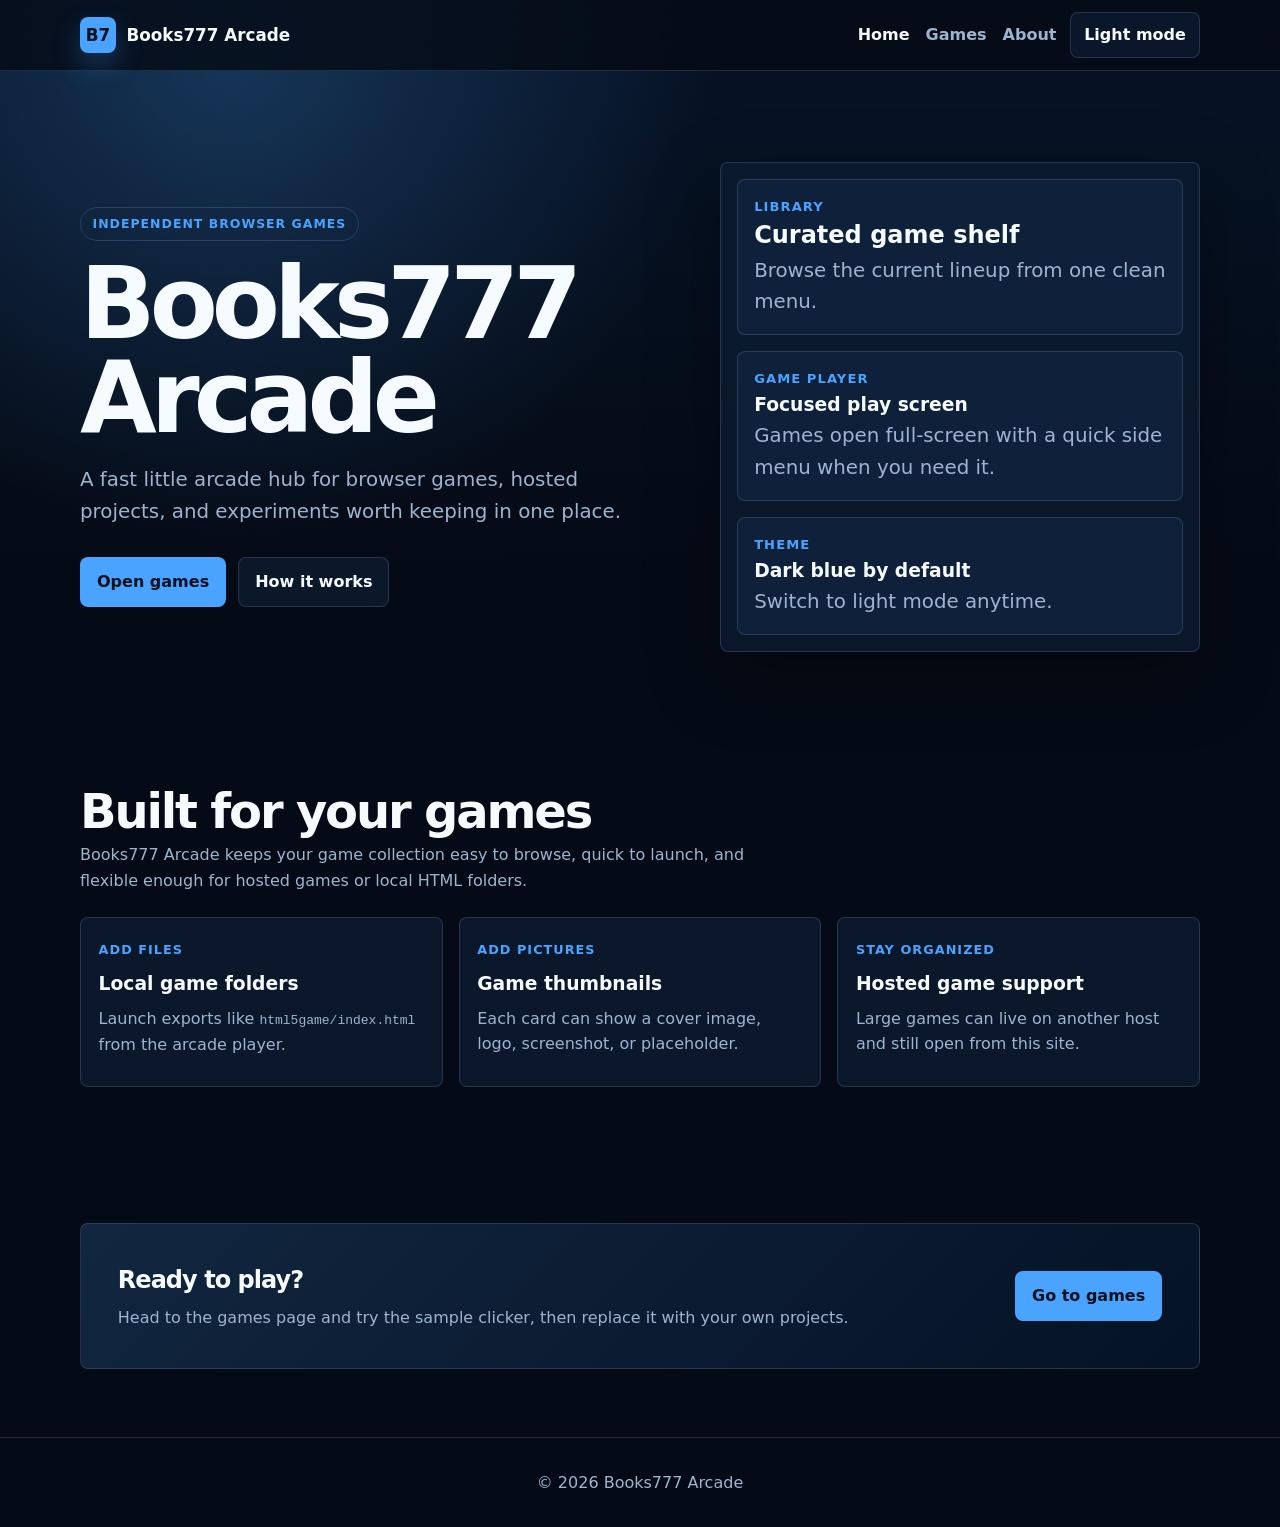
==== commit bc623b6a: "Add files via upload" ====
--- a/index.html
+++ b/index.html
@@ -321,7 +321,6 @@
         <ul class="nav-links">
           <li><a class="active" href="index.html">Home</a></li>
           <li><a href="games.html">Games</a></li>
-          <li><a href="add-game.html">Add Game</a></li>
           <li><a href="#about">About</a></li>
         </ul>
         <button class="theme-toggle" type="button" data-theme-toggle>Light mode</button>
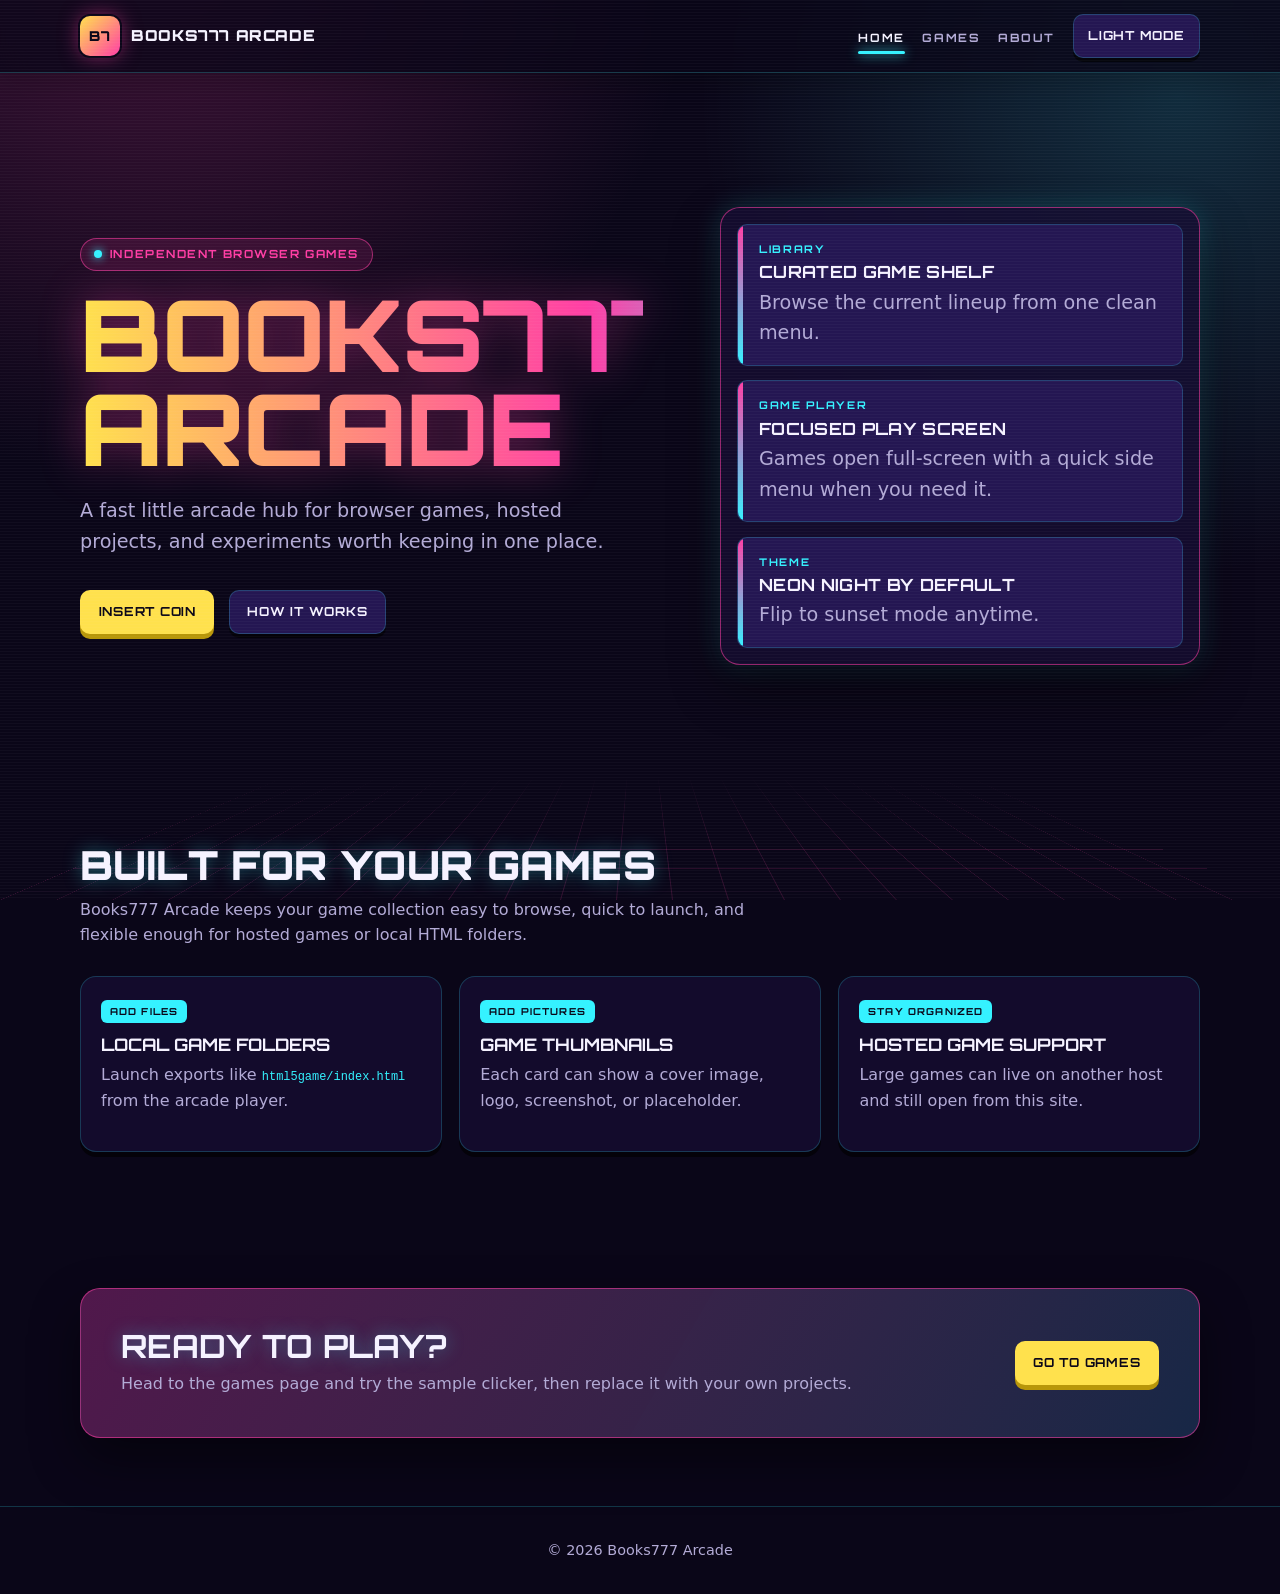
==== commit 0bff7843: "Restyle site as a neon arcade Move the four pages onto one shared stylesheet at styles/arcade.css an" ====
--- a/index.html
+++ b/index.html
@@ -5,312 +5,10 @@
   <meta name="viewport" content="width=device-width, initial-scale=1">
   <meta name="description" content="Books777 Arcade is a simple GitHub Pages game hub.">
   <title>Books777 Arcade</title>
-  <style>
-    :root {
-      --background: #050b16;
-      --surface: #0d1b2f;
-      --surface-strong: #10233f;
-      --text: #f6fbff;
-      --muted: #9db4cf;
-      --accent: #4aa3ff;
-      --line: rgba(174, 210, 255, 0.16);
-      --shadow: 0 24px 70px rgba(0, 0, 0, 0.34);
-    }
-
-    body.light {
-      --background: #eef6ff;
-      --surface: #ffffff;
-      --surface-strong: #ddecff;
-      --text: #0c1726;
-      --muted: #50637a;
-      --accent: #126ee2;
-      --line: rgba(13, 43, 86, 0.16);
-      --shadow: 0 18px 55px rgba(34, 76, 128, 0.16);
-    }
-
-    * { box-sizing: border-box; }
-    html { scroll-behavior: smooth; }
-
-    body {
-      margin: 0;
-      min-height: 100vh;
-      color: var(--text);
-      font-family: Inter, ui-sans-serif, system-ui, -apple-system, BlinkMacSystemFont, "Segoe UI", sans-serif;
-      background:
-        radial-gradient(circle at 18% 4%, rgba(74, 163, 255, 0.24), transparent 30rem),
-        linear-gradient(180deg, rgba(22, 119, 232, 0.08), transparent 36rem),
-        var(--background);
-      line-height: 1.6;
-    }
-
-    a { color: inherit; }
-
-    .container {
-      width: min(1120px, calc(100% - 2rem));
-      margin-inline: auto;
-    }
-
-    .site-header {
-      position: sticky;
-      top: 0;
-      z-index: 20;
-      border-bottom: 1px solid var(--line);
-      background: color-mix(in srgb, var(--background) 82%, transparent);
-      backdrop-filter: blur(18px);
-    }
-
-    .nav {
-      min-height: 70px;
-      display: flex;
-      align-items: center;
-      justify-content: space-between;
-      gap: 1rem;
-    }
-
-    .brand {
-      display: inline-flex;
-      align-items: center;
-      gap: 0.65rem;
-      font-size: 1.05rem;
-      font-weight: 900;
-      text-decoration: none;
-    }
-
-    .brand-mark {
-      display: grid;
-      width: 36px;
-      height: 36px;
-      place-items: center;
-      border-radius: 8px;
-      background: var(--accent);
-      color: #03111f;
-      box-shadow: 0 12px 28px rgba(74, 163, 255, 0.28);
-    }
-
-    .nav-actions {
-      display: flex;
-      align-items: center;
-      gap: 0.85rem;
-    }
-
-    .nav-links {
-      display: flex;
-      gap: 1rem;
-      list-style: none;
-      margin: 0;
-      padding: 0;
-    }
-
-    .nav-links a {
-      color: var(--muted);
-      font-weight: 800;
-      text-decoration: none;
-    }
-
-    .nav-links a:hover,
-    .nav-links a.active { color: var(--text); }
-
-    .theme-toggle,
-    .button {
-      display: inline-flex;
-      min-height: 44px;
-      align-items: center;
-      justify-content: center;
-      border: 1px solid var(--line);
-      border-radius: 8px;
-      background: color-mix(in srgb, var(--surface) 82%, transparent);
-      color: var(--text);
-      cursor: pointer;
-      font: inherit;
-      font-weight: 850;
-      text-decoration: none;
-      transition: transform 160ms ease, border-color 160ms ease;
-    }
-
-    .theme-toggle { padding: 0.58rem 0.82rem; }
-    .button { padding: 0.72rem 1rem; }
-
-    .theme-toggle:hover,
-    .button:hover {
-      transform: translateY(-2px);
-      border-color: color-mix(in srgb, var(--accent) 56%, var(--line));
-    }
-
-    .button.primary {
-      border-color: transparent;
-      background: var(--accent);
-      color: #03111f;
-    }
-
-    .hero {
-      min-height: 72vh;
-      display: grid;
-      align-items: center;
-      padding: 5rem 0 3.5rem;
-    }
-
-    .hero-grid {
-      display: grid;
-      grid-template-columns: minmax(0, 1.08fr) minmax(320px, 0.92fr);
-      gap: clamp(2rem, 6vw, 5rem);
-      align-items: center;
-    }
-
-    .eyebrow {
-      display: inline-flex;
-      width: fit-content;
-      margin-bottom: 1rem;
-      padding: 0.38rem 0.72rem;
-      border: 1px solid var(--line);
-      border-radius: 999px;
-      color: var(--accent);
-      font-size: 0.78rem;
-      font-weight: 900;
-      letter-spacing: 0.08em;
-      text-transform: uppercase;
-    }
-
-    h1 {
-      margin: 0;
-      font-size: clamp(3.2rem, 8vw, 6.2rem);
-      line-height: 0.95;
-      letter-spacing: -0.06em;
-    }
-
-    .hero p {
-      max-width: 640px;
-      margin: 1.2rem 0 0;
-      color: var(--muted);
-      font-size: clamp(1.05rem, 2vw, 1.24rem);
-    }
-
-    .actions {
-      display: flex;
-      flex-wrap: wrap;
-      gap: 0.75rem;
-      margin-top: 1.8rem;
-    }
-
-    .feature-panel {
-      display: grid;
-      gap: 1rem;
-      padding: 1rem;
-      border: 1px solid var(--line);
-      border-radius: 8px;
-      background: color-mix(in srgb, var(--surface) 86%, transparent);
-      box-shadow: var(--shadow);
-    }
-
-    .feature-tile {
-      padding: 1rem;
-      border: 1px solid var(--line);
-      border-radius: 8px;
-      background: color-mix(in srgb, var(--surface-strong) 78%, transparent);
-    }
-
-    .feature-tile strong {
-      display: block;
-      color: var(--accent);
-      font-size: 0.82rem;
-      letter-spacing: 0.08em;
-      text-transform: uppercase;
-    }
-
-    .feature-tile h2,
-    .feature-tile h3 {
-      margin: 0.3rem 0;
-      line-height: 1.15;
-    }
-
-    .feature-tile p { margin: 0; color: var(--muted); }
-
-    section { padding: 4.25rem 0; }
-
-    .section-heading {
-      max-width: 720px;
-      margin-bottom: 1.5rem;
-    }
-
-    .section-heading h2 {
-      margin: 0 0 0.45rem;
-      font-size: clamp(2rem, 5vw, 3rem);
-      line-height: 1;
-      letter-spacing: -0.045em;
-    }
-
-    .section-heading p { margin: 0; color: var(--muted); }
-
-    .info-grid {
-      display: grid;
-      grid-template-columns: repeat(3, 1fr);
-      gap: 1rem;
-    }
-
-    .info-card {
-      min-height: 170px;
-      padding: 1.1rem;
-      border: 1px solid var(--line);
-      border-radius: 8px;
-      background: color-mix(in srgb, var(--surface) 88%, transparent);
-    }
-
-    .info-card span {
-      color: var(--accent);
-      font-size: 0.8rem;
-      font-weight: 900;
-      letter-spacing: 0.08em;
-      text-transform: uppercase;
-    }
-
-    .info-card h3 { margin: 0.45rem 0; }
-    .info-card p { margin: 0; color: var(--muted); }
-
-    .cta-band {
-      display: flex;
-      align-items: center;
-      justify-content: space-between;
-      gap: 1rem;
-      padding: clamp(1.4rem, 4vw, 2.3rem);
-      border: 1px solid var(--line);
-      border-radius: 8px;
-      background: linear-gradient(135deg, rgba(74, 163, 255, 0.18), rgba(18, 110, 226, 0.08));
-    }
-
-    .cta-band h2 { margin: 0; letter-spacing: -0.04em; }
-    .cta-band p { margin: 0.35rem 0 0; color: var(--muted); }
-
-    footer {
-      padding: 2rem 0;
-      border-top: 1px solid var(--line);
-      color: var(--muted);
-      text-align: center;
-    }
-
-    @media (max-width: 820px) {
-      .nav {
-        align-items: flex-start;
-        flex-direction: column;
-        padding: 0.9rem 0;
-      }
-
-      .nav-actions {
-        width: 100%;
-        justify-content: space-between;
-      }
-
-      .nav-links {
-        overflow-x: auto;
-        padding-bottom: 0.2rem;
-      }
-
-      .nav-links a { white-space: nowrap; }
-      .hero-grid { grid-template-columns: 1fr; }
-      .info-grid { grid-template-columns: 1fr; }
-      .cta-band { align-items: flex-start; flex-direction: column; }
-    }
-  </style>
+  <link rel="icon" href="data:image/svg+xml,%3Csvg xmlns='http://www.w3.org/2000/svg' viewBox='0 0 32 32'%3E%3Crect width='32' height='32' rx='8' fill='%23ffe14d'/%3E%3Ctext x='16' y='21' font-family='Arial Black,Arial' font-size='12' font-weight='900' text-anchor='middle' fill='%230a0618'%3EB7%3C/text%3E%3C/svg%3E">
+  <link rel="stylesheet" href="styles/arcade.css">
 </head>
-<body>
+<body class="hub">
   <header class="site-header">
     <nav class="container nav" aria-label="Main navigation">
       <a class="brand" href="index.html">
@@ -336,7 +34,7 @@
           <h1>Books777 Arcade</h1>
           <p>A fast little arcade hub for browser games, hosted projects, and experiments worth keeping in one place.</p>
           <div class="actions">
-            <a class="button primary" href="games.html">Open games</a>
+            <a class="button primary" href="games.html">Insert coin</a>
             <a class="button" href="#about">How it works</a>
           </div>
         </div>
@@ -353,8 +51,8 @@
           </div>
           <div class="feature-tile">
             <strong>Theme</strong>
-            <h3>Dark blue by default</h3>
-            <p>Switch to light mode anytime.</p>
+            <h3>Neon night by default</h3>
+            <p>Flip to sunset mode anytime.</p>
           </div>
         </aside>
       </div>
--- a/styles/arcade.css
+++ b/styles/arcade.css
@@ -0,0 +1,884 @@
+@import url("https://fonts.googleapis.com/css2?family=Orbitron:wght@500;700;900&display=swap");
+
+/* Night arcade (default) */
+:root {
+  --bg: #0a0618;
+  --glow-pink: rgba(255, 62, 165, 0.22);
+  --glow-cyan: rgba(53, 242, 255, 0.16);
+  --surface: rgba(22, 13, 50, 0.8);
+  --surface-solid: #160d32;
+  --surface-strong: #241652;
+  --text: #f5f2ff;
+  --muted: #b3abd6;
+  --accent: #35f2ff;
+  --accent-2: #ff3ea5;
+  --on-accent: #0a0618;
+  --cta: #ffe14d;
+  --cta-ink: #0a0618;
+  --cta-edge: #b8960a;
+  --line: rgba(53, 242, 255, 0.2);
+  --line-strong: rgba(255, 62, 165, 0.55);
+  --grid: rgba(255, 62, 165, 0.16);
+  --scanline: rgba(255, 255, 255, 0.03);
+  --title-grad: linear-gradient(90deg, #ffe14d, #ff3ea5 45%, #35f2ff, #ffe14d);
+  --title-glow: drop-shadow(0 0 22px rgba(255, 62, 165, 0.38));
+  --text-glow: 0 0 18px rgba(53, 242, 255, 0.35);
+  --glow: 0 0 28px rgba(53, 242, 255, 0.18);
+  --chunk: rgba(0, 0, 0, 0.6);
+  --shadow: 0 22px 50px rgba(0, 0, 0, 0.45);
+  --display: Orbitron, "Arial Black", ui-sans-serif, system-ui, sans-serif;
+  --body: Inter, ui-sans-serif, system-ui, -apple-system, BlinkMacSystemFont, "Segoe UI", sans-serif;
+  --radius: 16px;
+  --radius-sm: 10px;
+  color-scheme: dark;
+}
+
+/* Sunset arcade (light mode) */
+body.light {
+  --bg: #f4efff;
+  --glow-pink: rgba(255, 62, 165, 0.16);
+  --glow-cyan: rgba(53, 200, 255, 0.2);
+  --surface: rgba(255, 255, 255, 0.94);
+  --surface-solid: #ffffff;
+  --surface-strong: #ebe3ff;
+  --text: #1b0f3f;
+  --muted: #5d5490;
+  --accent: #0a86a8;
+  --accent-2: #d6237f;
+  --on-accent: #ffffff;
+  --cta: #ffe14d;
+  --cta-ink: #1b0f3f;
+  --cta-edge: #c9a300;
+  --line: rgba(27, 15, 63, 0.14);
+  --line-strong: rgba(214, 35, 127, 0.45);
+  --grid: rgba(123, 60, 255, 0.12);
+  --title-grad: linear-gradient(90deg, #d6237f, #7a3cff 50%, #0a86a8);
+  --title-glow: none;
+  --text-glow: none;
+  --glow: 0 0 0 transparent;
+  --chunk: rgba(27, 15, 63, 0.22);
+  --shadow: 0 10px 0 rgba(27, 15, 63, 0.12), 0 18px 40px rgba(93, 84, 144, 0.18);
+  color-scheme: light;
+}
+
+* { box-sizing: border-box; }
+html { scroll-behavior: smooth; }
+
+body {
+  margin: 0;
+  min-height: 100vh;
+  color: var(--text);
+  font-family: var(--body);
+  line-height: 1.6;
+  background:
+    radial-gradient(circle at 12% -4%, var(--glow-pink), transparent 34rem),
+    radial-gradient(circle at 92% 6%, var(--glow-cyan), transparent 30rem),
+    var(--bg);
+}
+
+/* Hub pages get a retro perspective floor and faint scanlines. */
+body.hub::before {
+  content: "";
+  position: fixed;
+  inset: auto 0 0 0;
+  z-index: -1;
+  height: 52vh;
+  pointer-events: none;
+  background-image:
+    linear-gradient(var(--grid) 1px, transparent 1px),
+    linear-gradient(90deg, var(--grid) 1px, transparent 1px);
+  background-size: 56px 56px;
+  transform: perspective(520px) rotateX(62deg);
+  transform-origin: bottom center;
+  -webkit-mask-image: linear-gradient(transparent, #000 75%);
+  mask-image: linear-gradient(transparent, #000 75%);
+}
+
+body.hub::after {
+  content: "";
+  position: fixed;
+  inset: 0;
+  z-index: 30;
+  pointer-events: none;
+  background: repeating-linear-gradient(to bottom, var(--scanline) 0 1px, transparent 1px 3px);
+}
+
+body.light.hub::after { display: none; }
+
+a { color: inherit; }
+img { max-width: 100%; }
+code { color: var(--accent); font-size: 0.92em; }
+
+h1, h2, h3 {
+  font-family: var(--display);
+  line-height: 1.1;
+  text-wrap: balance;
+}
+
+.container {
+  width: min(1120px, calc(100% - 2rem));
+  margin-inline: auto;
+}
+
+/* Header */
+.site-header {
+  position: sticky;
+  top: 0;
+  z-index: 20;
+  border-bottom: 1px solid var(--line);
+  background: color-mix(in srgb, var(--bg) 78%, transparent);
+  backdrop-filter: blur(14px);
+  box-shadow: 0 8px 30px rgba(0, 0, 0, 0.2);
+}
+
+.nav {
+  min-height: 72px;
+  display: flex;
+  align-items: center;
+  justify-content: space-between;
+  gap: 1rem;
+}
+
+.brand {
+  display: inline-flex;
+  align-items: center;
+  gap: 0.7rem;
+  font-family: var(--display);
+  font-size: 0.95rem;
+  font-weight: 900;
+  letter-spacing: 0.04em;
+  text-decoration: none;
+  text-transform: uppercase;
+}
+
+.brand-mark {
+  display: grid;
+  width: 40px;
+  height: 40px;
+  place-items: center;
+  border-radius: 10px;
+  background: linear-gradient(135deg, #ffe14d, #ff3ea5);
+  color: #0a0618;
+  font-family: var(--display);
+  font-size: 0.85rem;
+  font-weight: 900;
+  box-shadow: 0 0 0 2px var(--bg), 0 0 20px rgba(255, 62, 165, 0.5);
+}
+
+.nav-actions {
+  display: flex;
+  align-items: center;
+  gap: 1.1rem;
+}
+
+.nav-links {
+  display: flex;
+  gap: 1.1rem;
+  list-style: none;
+  margin: 0;
+  padding: 0;
+}
+
+.nav-links a {
+  position: relative;
+  padding: 0.35rem 0;
+  color: var(--muted);
+  font-family: var(--display);
+  font-size: 0.72rem;
+  font-weight: 700;
+  letter-spacing: 0.14em;
+  text-decoration: none;
+  text-transform: uppercase;
+}
+
+.nav-links a::after {
+  content: "";
+  position: absolute;
+  inset: auto 0 -4px 0;
+  height: 3px;
+  border-radius: 3px;
+  background: var(--accent);
+  box-shadow: 0 0 12px var(--accent);
+  transform: scaleX(0);
+  transition: transform 200ms ease;
+}
+
+.nav-links a:hover,
+.nav-links a.active { color: var(--text); }
+
+.nav-links a:hover::after,
+.nav-links a.active::after { transform: scaleX(1); }
+
+/* Buttons: chunky, pressable, with a bottom "edge" */
+.theme-toggle,
+.button {
+  display: inline-flex;
+  min-height: 44px;
+  align-items: center;
+  justify-content: center;
+  gap: 0.5rem;
+  padding: 0.7rem 1.1rem;
+  border: 1px solid var(--line);
+  border-radius: var(--radius-sm);
+  background: var(--surface-strong);
+  color: var(--text);
+  box-shadow: 0 4px 0 var(--chunk);
+  cursor: pointer;
+  font: inherit;
+  font-family: var(--display);
+  font-size: 0.78rem;
+  font-weight: 700;
+  letter-spacing: 0.06em;
+  text-decoration: none;
+  text-transform: uppercase;
+  transition: transform 120ms ease, box-shadow 120ms ease, border-color 160ms ease;
+}
+
+.theme-toggle { padding: 0.6rem 0.9rem; }
+
+.theme-toggle:hover,
+.button:hover {
+  border-color: var(--accent);
+  transform: translateY(-2px);
+  box-shadow: 0 6px 0 var(--chunk), 0 0 18px color-mix(in srgb, var(--accent) 35%, transparent);
+}
+
+.theme-toggle:active,
+.button:active {
+  transform: translateY(3px);
+  box-shadow: 0 1px 0 var(--chunk);
+}
+
+.theme-toggle:focus-visible,
+.button:focus-visible,
+.game-card:focus-visible {
+  outline: 3px solid var(--accent);
+  outline-offset: 3px;
+}
+
+.button.primary {
+  border-color: transparent;
+  background: var(--cta);
+  color: var(--cta-ink);
+  box-shadow: 0 5px 0 var(--cta-edge);
+}
+
+.button.primary:hover {
+  box-shadow: 0 7px 0 var(--cta-edge), 0 0 26px rgba(255, 225, 77, 0.45);
+}
+
+.button.primary:active {
+  box-shadow: 0 1px 0 var(--cta-edge);
+}
+
+/* Shared type */
+.eyebrow {
+  display: inline-flex;
+  width: fit-content;
+  align-items: center;
+  gap: 0.5rem;
+  margin-bottom: 1rem;
+  padding: 0.4rem 0.8rem;
+  border: 1px solid var(--line-strong);
+  border-radius: 999px;
+  background: color-mix(in srgb, var(--accent-2) 12%, transparent);
+  color: var(--accent-2);
+  font-family: var(--display);
+  font-size: 0.7rem;
+  font-weight: 700;
+  letter-spacing: 0.14em;
+  text-transform: uppercase;
+}
+
+.eyebrow::before {
+  content: "";
+  width: 8px;
+  height: 8px;
+  border-radius: 50%;
+  background: var(--accent);
+  box-shadow: 0 0 10px var(--accent);
+  animation: blink 1.1s steps(2, start) infinite;
+}
+
+.kicker {
+  color: var(--accent);
+  font-family: var(--display);
+  font-size: 0.7rem;
+  font-weight: 700;
+  letter-spacing: 0.14em;
+  text-transform: uppercase;
+}
+
+.hero h1,
+.page-heading h1 {
+  margin: 0;
+  background: var(--title-grad);
+  background-size: 200% auto;
+  -webkit-background-clip: text;
+  background-clip: text;
+  color: transparent;
+  filter: var(--title-glow);
+  font-weight: 900;
+  line-height: 0.95;
+  letter-spacing: -0.01em;
+  text-transform: uppercase;
+  animation: sheen 9s linear infinite;
+}
+
+/* Home */
+.hero {
+  min-height: 78vh;
+  display: grid;
+  align-items: center;
+  padding: 5rem 0 3.5rem;
+}
+
+.hero-grid {
+  display: grid;
+  grid-template-columns: minmax(0, 1.08fr) minmax(320px, 0.92fr);
+  gap: clamp(2rem, 6vw, 5rem);
+  align-items: center;
+}
+
+.hero h1 { font-size: clamp(3rem, 8.5vw, 6.2rem); }
+
+.hero p {
+  max-width: 640px;
+  margin: 1.3rem 0 0;
+  color: var(--muted);
+  font-size: clamp(1.05rem, 2vw, 1.2rem);
+}
+
+.actions {
+  display: flex;
+  flex-wrap: wrap;
+  gap: 0.9rem;
+  margin-top: 2rem;
+}
+
+.feature-panel {
+  display: grid;
+  gap: 0.9rem;
+  padding: 1rem;
+  border: 1px solid var(--line-strong);
+  border-radius: 20px;
+  background: var(--surface);
+  box-shadow: var(--shadow), var(--glow);
+}
+
+.feature-tile {
+  position: relative;
+  padding: 1rem 1rem 1rem 1.3rem;
+  overflow: hidden;
+  border: 1px solid var(--line);
+  border-radius: var(--radius-sm);
+  background: var(--surface-strong);
+}
+
+.feature-tile::before {
+  content: "";
+  position: absolute;
+  inset: 0 auto 0 0;
+  width: 5px;
+  background: linear-gradient(180deg, var(--accent-2), var(--accent));
+}
+
+.feature-tile strong {
+  display: block;
+  color: var(--accent);
+  font-family: var(--display);
+  font-size: 0.66rem;
+  font-weight: 700;
+  letter-spacing: 0.16em;
+  text-transform: uppercase;
+}
+
+.feature-tile h2,
+.feature-tile h3 {
+  margin: 0.35rem 0;
+  font-size: 1.05rem;
+  text-transform: uppercase;
+  letter-spacing: 0.02em;
+}
+
+.feature-tile p { margin: 0; color: var(--muted); }
+
+section { padding: 4.25rem 0; }
+
+.section-heading {
+  max-width: 720px;
+  margin-bottom: 1.75rem;
+}
+
+.section-heading h2 {
+  margin: 0 0 0.6rem;
+  font-size: clamp(1.7rem, 4.5vw, 2.5rem);
+  font-weight: 900;
+  letter-spacing: 0.01em;
+  text-transform: uppercase;
+  text-shadow: var(--text-glow);
+}
+
+.section-heading p { margin: 0; color: var(--muted); }
+
+.info-grid {
+  display: grid;
+  grid-template-columns: repeat(3, 1fr);
+  gap: 1.1rem;
+}
+
+.info-card {
+  min-height: 176px;
+  padding: 1.25rem;
+  border: 1px solid var(--line);
+  border-radius: var(--radius);
+  background: var(--surface);
+  box-shadow: 0 5px 0 var(--chunk);
+  transition: transform 160ms ease, border-color 160ms ease, box-shadow 160ms ease;
+}
+
+.info-card:hover {
+  transform: translateY(-3px);
+  border-color: var(--line-strong);
+  box-shadow: 0 8px 0 var(--chunk), var(--glow);
+}
+
+.info-card span {
+  display: inline-block;
+  padding: 0.22rem 0.55rem;
+  border-radius: 6px;
+  background: var(--accent);
+  color: var(--on-accent);
+  font-family: var(--display);
+  font-size: 0.6rem;
+  font-weight: 700;
+  letter-spacing: 0.12em;
+  text-transform: uppercase;
+}
+
+.info-card h3 {
+  margin: 0.8rem 0 0.5rem;
+  font-size: 1.08rem;
+  text-transform: uppercase;
+}
+
+.info-card p { margin: 0; color: var(--muted); }
+
+.cta-band {
+  display: flex;
+  align-items: center;
+  justify-content: space-between;
+  gap: 1.2rem;
+  padding: clamp(1.5rem, 4vw, 2.5rem);
+  border: 1px solid var(--line-strong);
+  border-radius: 20px;
+  background:
+    linear-gradient(120deg, color-mix(in srgb, var(--accent-2) 26%, var(--surface)), color-mix(in srgb, var(--accent) 12%, var(--surface)));
+  box-shadow: var(--shadow);
+}
+
+.cta-band h2 {
+  margin: 0;
+  font-size: clamp(1.4rem, 3.5vw, 2rem);
+  text-transform: uppercase;
+  text-shadow: var(--text-glow);
+}
+
+.cta-band p { margin: 0.45rem 0 0; color: var(--muted); }
+
+footer {
+  padding: 2rem 0;
+  border-top: 1px solid var(--line);
+  color: var(--muted);
+  font-size: 0.9rem;
+  text-align: center;
+}
+
+/* Games catalog */
+.catalog { padding: 3.5rem 0 4.5rem; }
+
+.catalog section { padding: 0; }
+
+.page-heading {
+  display: flex;
+  align-items: end;
+  justify-content: space-between;
+  gap: 1rem;
+  margin-bottom: 1.6rem;
+}
+
+.page-heading h1 { font-size: clamp(2.8rem, 8vw, 5.4rem); }
+
+.page-heading p {
+  max-width: 580px;
+  margin: 0.9rem 0 0;
+  color: var(--muted);
+}
+
+.library-strip {
+  display: flex;
+  align-items: center;
+  justify-content: space-between;
+  gap: 1rem;
+  margin-bottom: 1.4rem;
+  padding: 0.85rem 1rem 0.85rem 1.2rem;
+  position: relative;
+  border: 1px solid var(--line);
+  border-radius: var(--radius-sm);
+  background: var(--surface);
+}
+
+.library-strip::before {
+  content: "";
+  position: absolute;
+  inset: 0 auto 0 0;
+  width: 4px;
+  border-radius: 4px 0 0 4px;
+  background: var(--cta);
+  box-shadow: 0 0 14px var(--cta);
+}
+
+.library-strip p { margin: 0; color: var(--muted); }
+
+.games-grid {
+  display: grid;
+  grid-template-columns: repeat(3, 1fr);
+  gap: 1.25rem;
+}
+
+.game-card {
+  position: relative;
+  display: grid;
+  overflow: hidden;
+  border: 1px solid var(--line);
+  border-radius: var(--radius);
+  background: var(--surface);
+  color: var(--text);
+  text-decoration: none;
+  box-shadow: 0 6px 0 var(--chunk), var(--shadow);
+  transition: transform 180ms ease, border-color 180ms ease, box-shadow 180ms ease;
+}
+
+.game-card:hover,
+.game-card:focus-visible {
+  transform: translateY(-5px);
+  border-color: var(--accent);
+  box-shadow: 0 11px 0 var(--chunk), 0 0 34px color-mix(in srgb, var(--accent) 36%, transparent);
+}
+
+.game-card.is-featured { border-color: color-mix(in srgb, var(--cta) 55%, transparent); }
+
+.game-card.is-featured:hover,
+.game-card.is-featured:focus-visible {
+  border-color: var(--cta);
+  box-shadow: 0 11px 0 var(--chunk), 0 0 34px rgba(255, 225, 77, 0.3);
+}
+
+/* Floating play badge in the top-right of each card */
+.game-card::after {
+  content: "\25B6";
+  position: absolute;
+  top: 0.75rem;
+  right: 0.75rem;
+  display: grid;
+  width: 44px;
+  height: 44px;
+  place-items: center;
+  padding-left: 3px;
+  border-radius: 50%;
+  background: var(--cta);
+  color: var(--cta-ink);
+  font-size: 0.85rem;
+  box-shadow: 0 0 0 3px var(--surface), 0 0 20px rgba(255, 225, 77, 0.55);
+  transition: transform 180ms ease;
+}
+
+.game-card:hover::after,
+.game-card:focus-visible::after { transform: scale(1.12); }
+
+.game-thumb {
+  width: 100%;
+  aspect-ratio: 16 / 9;
+  object-fit: cover;
+  border-bottom: 1px solid var(--line);
+  background: var(--surface-strong);
+  transition: transform 300ms ease;
+}
+
+.game-card:hover .game-thumb { transform: scale(1.04); }
+
+.game-body { padding: 1.1rem 1.1rem 1.2rem; }
+
+.game-meta {
+  display: flex;
+  flex-wrap: wrap;
+  gap: 0.45rem;
+  margin-bottom: 0.8rem;
+}
+
+.pill {
+  padding: 0.25rem 0.55rem;
+  border-radius: 6px;
+  background: color-mix(in srgb, var(--accent) 14%, transparent);
+  color: var(--accent);
+  font-family: var(--display);
+  font-size: 0.6rem;
+  font-weight: 700;
+  letter-spacing: 0.1em;
+  text-transform: uppercase;
+}
+
+.pill.pill-featured {
+  background: var(--cta);
+  color: var(--cta-ink);
+}
+
+.game-card h2 {
+  margin: 0;
+  font-size: 1.02rem;
+  letter-spacing: 0.02em;
+  text-transform: uppercase;
+}
+
+.game-card p {
+  margin: 0.55rem 0 1rem;
+  color: var(--muted);
+  font-size: 0.95rem;
+}
+
+.game-action {
+  display: inline-flex;
+  align-items: center;
+  gap: 0.45rem;
+  color: var(--accent);
+  font-family: var(--display);
+  font-size: 0.7rem;
+  font-weight: 700;
+  letter-spacing: 0.12em;
+  text-transform: uppercase;
+}
+
+.game-action::after {
+  content: "\2192";
+  transition: transform 160ms ease;
+}
+
+.game-card:hover .game-action::after { transform: translateX(4px); }
+
+.load-message {
+  padding: 1rem;
+  border: 1px dashed var(--line-strong);
+  border-radius: var(--radius-sm);
+  background: var(--surface);
+  color: var(--muted);
+}
+
+/* Player pages: full-screen game with a slide-out menu */
+body.player {
+  height: 100vh;
+  overflow: hidden;
+  background: var(--bg);
+}
+
+.game-frame {
+  width: 100vw;
+  height: 100vh;
+  display: block;
+  border: 0;
+  background: #000;
+}
+
+.edge-zone {
+  position: fixed;
+  inset: 0 auto 0 0;
+  z-index: 6;
+  width: 24px;
+}
+
+.sidebar {
+  position: fixed;
+  inset: 0 auto 0 0;
+  z-index: 7;
+  width: min(300px, calc(100vw - 2rem));
+  padding: 1.1rem;
+  border-right: 2px solid var(--line-strong);
+  background: linear-gradient(180deg, var(--surface-solid), var(--bg));
+  box-shadow: 10px 0 40px rgba(0, 0, 0, 0.45), 0 0 30px color-mix(in srgb, var(--accent-2) 18%, transparent);
+  transform: translateX(calc(-100% + 18px));
+  transition: transform 220ms cubic-bezier(0.2, 0.8, 0.2, 1);
+}
+
+.edge-zone:hover + .sidebar,
+.sidebar:hover,
+.sidebar:focus-within {
+  transform: translateX(0);
+}
+
+.handle {
+  position: absolute;
+  top: 50%;
+  right: -44px;
+  display: grid;
+  width: 44px;
+  height: 112px;
+  place-items: center;
+  border: 2px solid var(--line-strong);
+  border-left: 0;
+  border-radius: 0 12px 12px 0;
+  background: var(--cta);
+  color: var(--cta-ink);
+  font-family: var(--display);
+  font-size: 0.66rem;
+  font-weight: 900;
+  letter-spacing: 0.16em;
+  text-transform: uppercase;
+  transform: translateY(-50%);
+  writing-mode: vertical-rl;
+  box-shadow: 4px 0 18px rgba(255, 225, 77, 0.35);
+}
+
+.sidebar h1 {
+  margin: 0.4rem 0 0.6rem;
+  font-size: 1.5rem;
+  letter-spacing: 0.01em;
+  text-shadow: var(--text-glow);
+  text-transform: uppercase;
+}
+
+.sidebar p { margin: 0; color: var(--muted); }
+
+.menu {
+  display: grid;
+  gap: 0.75rem;
+  margin-top: 1.4rem;
+}
+
+.menu .button { width: 100%; }
+
+.hint {
+  margin-top: 1.2rem;
+  padding: 0.85rem;
+  border: 1px dashed var(--line-strong);
+  border-radius: var(--radius-sm);
+  background: color-mix(in srgb, var(--surface-strong) 70%, transparent);
+  color: var(--muted);
+  font-size: 0.9rem;
+}
+
+.hint strong { color: var(--text); }
+
+.error {
+  display: none;
+  position: fixed;
+  inset: 0;
+  place-items: center;
+  padding: 1rem;
+  text-align: center;
+  background: var(--bg);
+}
+
+.error-card {
+  width: min(560px, 100%);
+  padding: 1.5rem;
+  border: 1px solid var(--line-strong);
+  border-radius: 20px;
+  background: var(--surface);
+  box-shadow: var(--shadow);
+}
+
+.error-card h1 {
+  margin: 0 0 0.6rem;
+  font-size: 1.5rem;
+  text-transform: uppercase;
+}
+
+.error-card p { color: var(--muted); }
+
+.blocked-note {
+  position: fixed;
+  right: 1rem;
+  bottom: 1rem;
+  z-index: 4;
+  max-width: 360px;
+  padding: 0.9rem 1rem;
+  border: 1px solid var(--line-strong);
+  border-radius: var(--radius-sm);
+  background: color-mix(in srgb, var(--surface-solid) 94%, transparent);
+  color: var(--muted);
+  font-size: 0.9rem;
+  box-shadow: var(--shadow), var(--glow);
+}
+
+.blocked-note.dismissed { display: none; }
+
+.blocked-note button {
+  float: right;
+  width: 28px;
+  height: 28px;
+  margin: -0.25rem -0.25rem 0.4rem 0.6rem;
+  border: 1px solid var(--line);
+  border-radius: 8px;
+  background: var(--surface-strong);
+  color: var(--text);
+  cursor: pointer;
+  font: inherit;
+  font-weight: 900;
+}
+
+.blocked-note a {
+  color: var(--accent);
+  font-weight: 800;
+}
+
+/* Motion */
+@keyframes blink {
+  to { visibility: hidden; }
+}
+
+@keyframes sheen {
+  to { background-position: 200% center; }
+}
+
+/* Responsive */
+@media (max-width: 920px) {
+  .games-grid { grid-template-columns: repeat(2, 1fr); }
+}
+
+@media (max-width: 820px) {
+  .nav {
+    align-items: flex-start;
+    flex-direction: column;
+    padding: 0.9rem 0;
+  }
+
+  .nav-actions {
+    width: 100%;
+    justify-content: space-between;
+  }
+
+  .nav-links {
+    overflow-x: auto;
+    padding-bottom: 0.2rem;
+  }
+
+  .nav-links a { white-space: nowrap; }
+  .hero-grid { grid-template-columns: 1fr; }
+  .info-grid { grid-template-columns: 1fr; }
+  .cta-band { align-items: flex-start; flex-direction: column; }
+}
+
+@media (max-width: 700px) {
+  .page-heading { align-items: flex-start; flex-direction: column; }
+  .games-grid { grid-template-columns: 1fr; }
+}
+
+@media (prefers-reduced-motion: reduce) {
+  *,
+  *::before,
+  *::after {
+    animation-duration: 0.01ms !important;
+    animation-iteration-count: 1 !important;
+    transition-duration: 0.01ms !important;
+    scroll-behavior: auto !important;
+  }
+}
